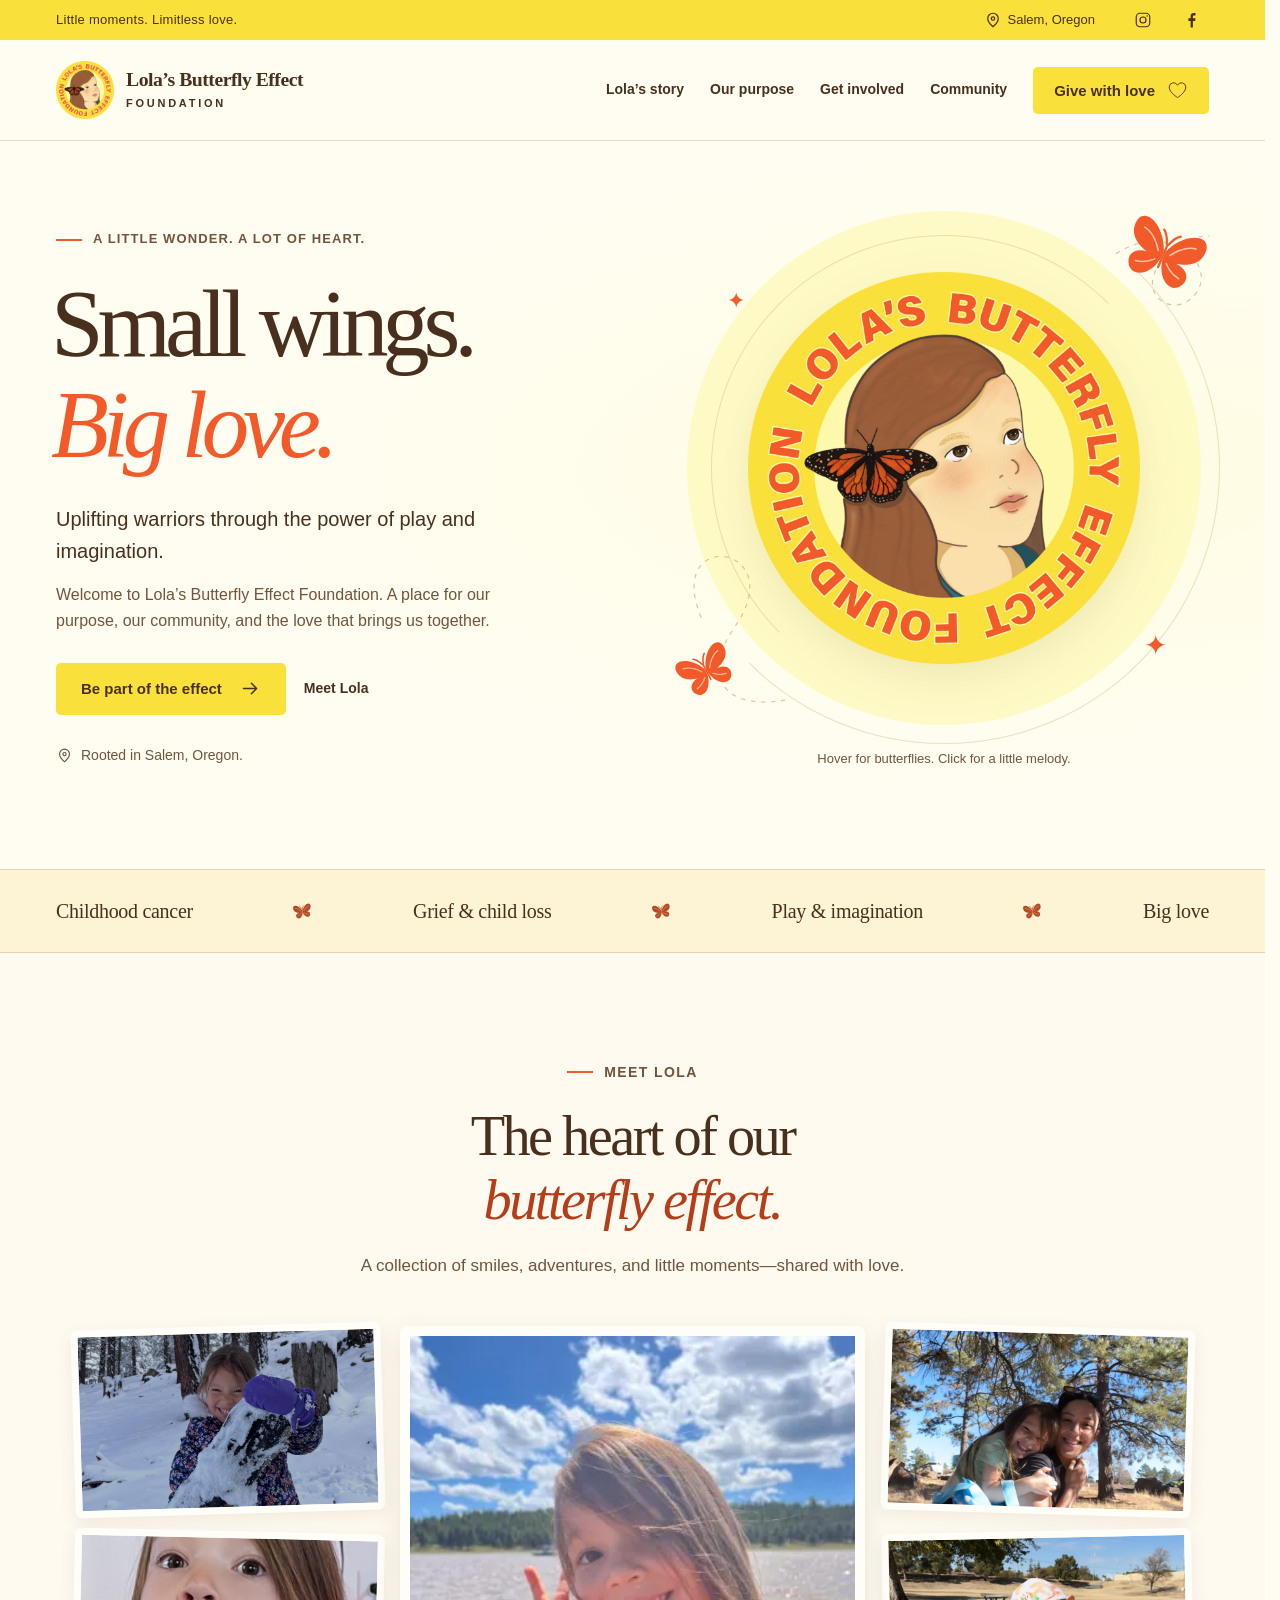
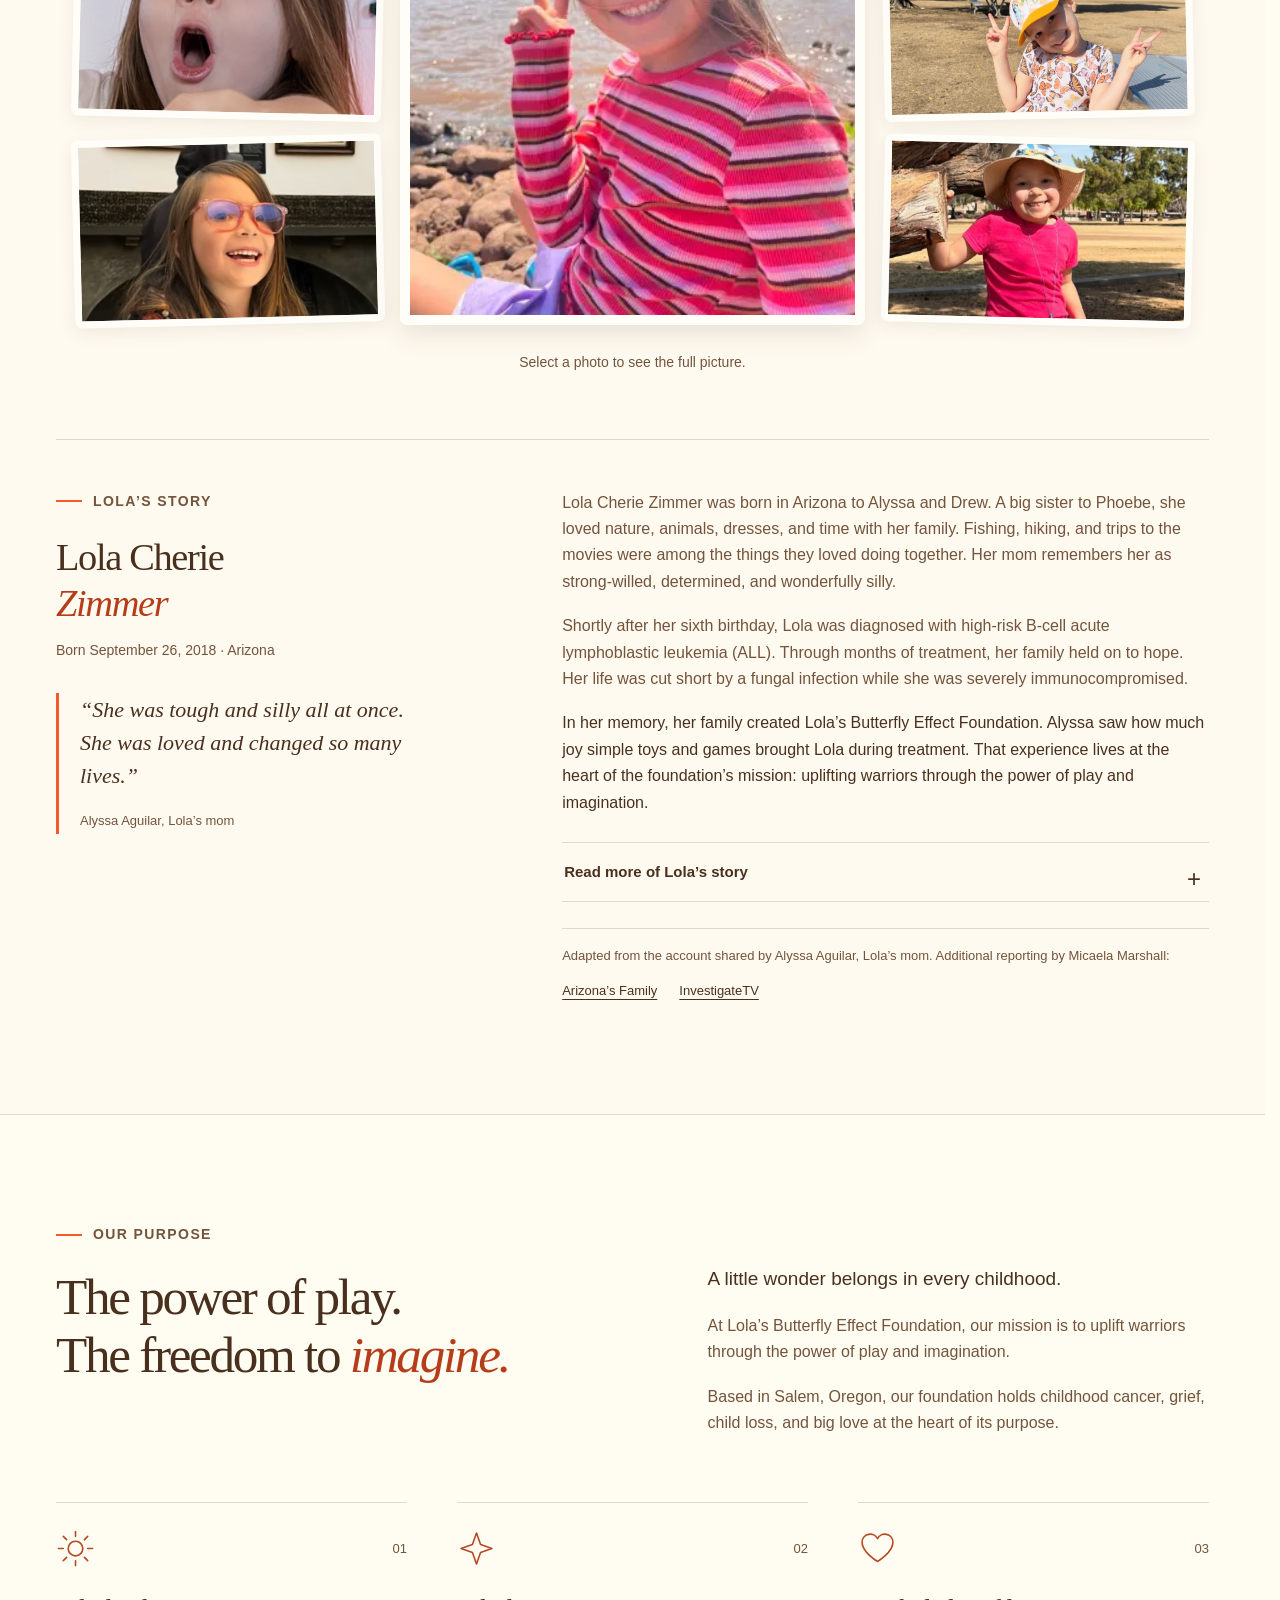
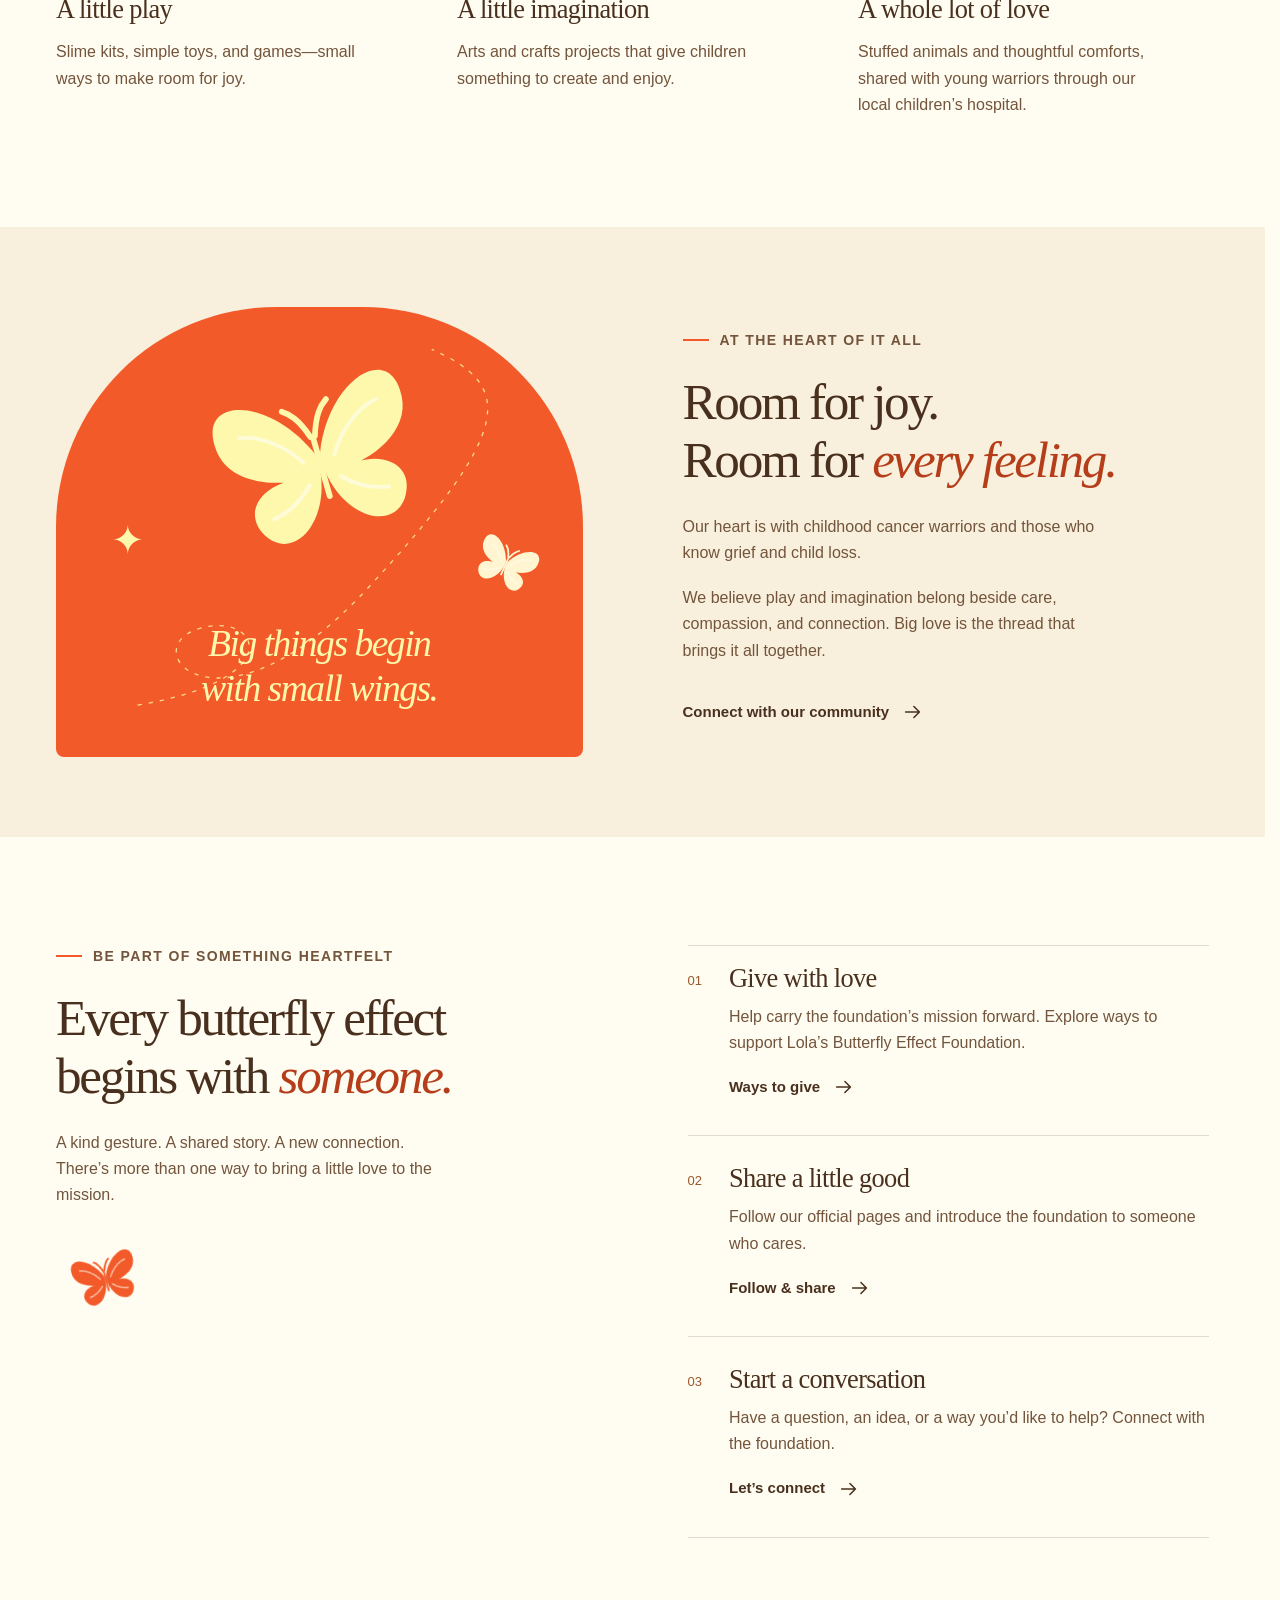
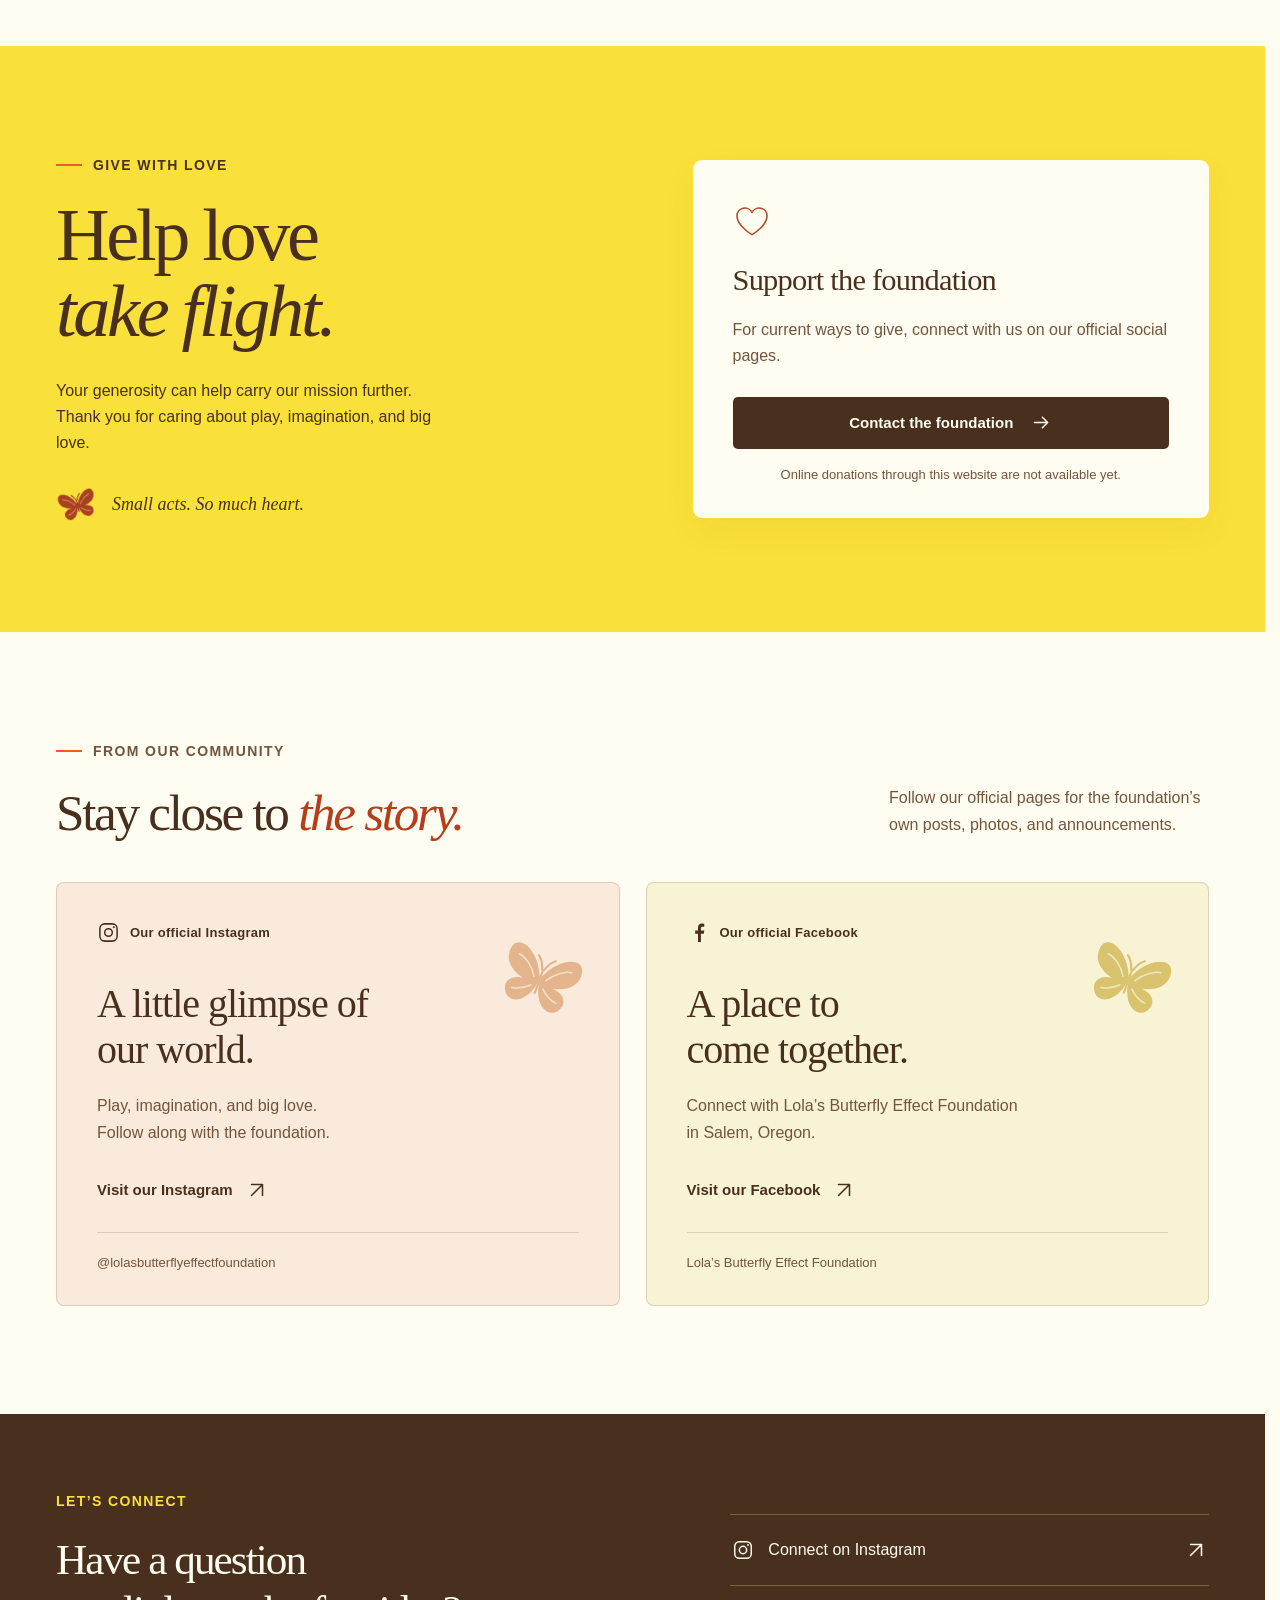
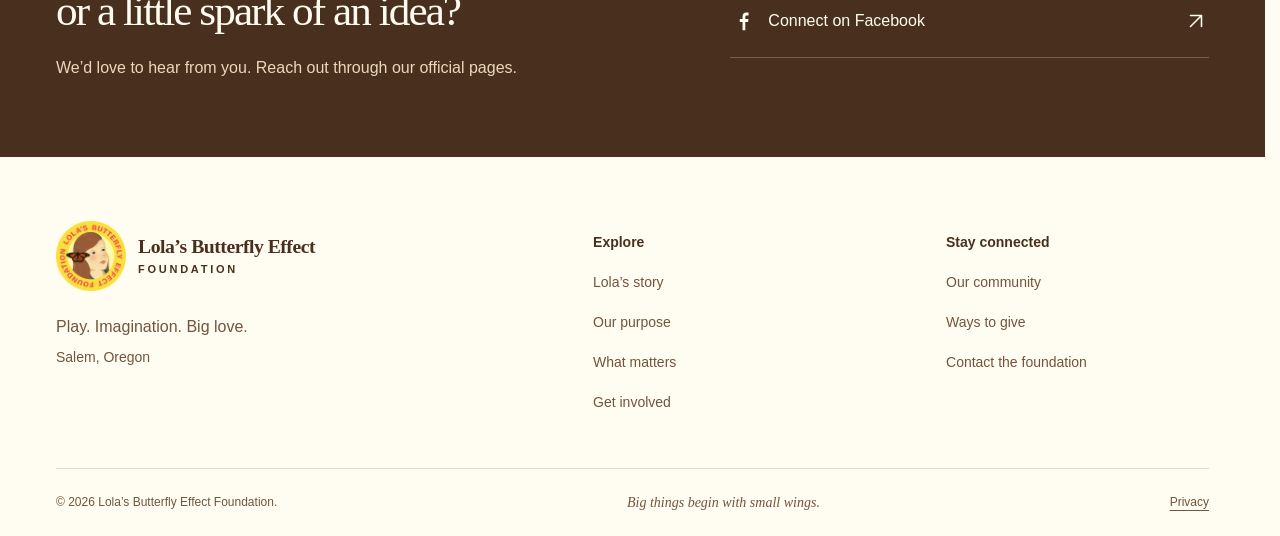
==== index.html @ f13bd312 "Add files via upload" ====
<!doctype html>
<html lang="en">
<head>
  <meta charset="utf-8">
  <meta name="viewport" content="width=device-width, initial-scale=1">
  <meta name="theme-color" content="#FAE03A">
  <meta name="description" content="Lola’s Butterfly Effect Foundation in Salem, Oregon. Uplifting warriors through the power of play and imagination, with childhood cancer, grief, child loss, and big love at heart.">
  <meta property="og:type" content="website">
  <meta property="og:title" content="Lola’s Butterfly Effect Foundation — Small wings. Big love.">
  <meta property="og:description" content="Uplifting warriors through the power of play and imagination. Discover our purpose, connect with our community, and be part of the butterfly effect.">
  <title>Lola’s Butterfly Effect Foundation | Small wings. Big love.</title>
  <link rel="icon" type="image/png" sizes="64x64" href="./assets/favicon.png">
  <link rel="apple-touch-icon" sizes="180x180" href="./assets/apple-touch-icon.png">
  <link rel="stylesheet" href="./butterflies.css?v=5-collage">
  <link rel="stylesheet" href="./styles.css?v=5-collage">
  <link rel="stylesheet" href="./gallery.css?v=5-collage">
  <script src="./site-config.js?v=5-collage" defer></script>
  <script src="./script.js?v=5-collage" defer></script>
  <script src="./butterflies.js?v=5-collage" defer></script>
  <script src="./gallery.js?v=5-collage" defer></script>
</head>
<body>
  <a class="skip-link" href="#main">Skip to content</a>
      <svg class="svg-definitions" xmlns="http://www.w3.org/2000/svg" aria-hidden="true" focusable="false">
      <defs>
        <symbol id="butterfly" viewBox="0 0 100 90">
          <path d="M49 43C37 13 6 4 8 29c1 15 19 23 35 23C23 47 10 59 19 72c9 12 27 1 30-21" fill="currentColor"/>
          <path d="M51 43C63 13 94 4 92 29c-1 15-19 23-35 23 20-5 33 7 24 20-9 12-27 1-30-21" fill="currentColor"/>
          <path d="M49 35c-3-9-6-12-9-14m11 14c3-9 6-12 9-14M50 36v26" fill="none" stroke="currentColor" stroke-width="2.5" stroke-linecap="round"/>
          <path d="M19 27c8 1 18 8 24 18M24 65c8-1 14-5 19-10M81 27c-8 1-18 8-24 18M76 65c-8-1-14-5-19-10" fill="none" stroke="var(--paper)" stroke-width="1.7" stroke-linecap="round" opacity=".65"/>
        </symbol>
      </defs>
    </svg>
  <svg class="svg-definitions" xmlns="http://www.w3.org/2000/svg" aria-hidden="true" focusable="false">
    <defs>
      <symbol id="arrow" viewBox="0 0 24 24"><path d="M4 12h15m-6-6 6 6-6 6" fill="none" stroke="currentColor" stroke-width="1.7" stroke-linecap="round" stroke-linejoin="round"/></symbol>
      <symbol id="arrow-up" viewBox="0 0 24 24"><path d="M6 18 18 6M6 6h12v12" fill="none" stroke="currentColor" stroke-width="1.7" stroke-linecap="round" stroke-linejoin="round"/></symbol>
      <symbol id="icon-heart" viewBox="0 0 48 48"><path d="M24 40S5 29 5 16a10 10 0 0 1 19-4 10 10 0 0 1 19 4c0 13-19 24-19 24Z" fill="none" stroke="currentColor" stroke-width="2" stroke-linejoin="round"/></symbol>
      <symbol id="sparkle" viewBox="0 0 48 48"><path d="m24 5 5 14 14 5-14 5-5 14-5-14-14-5 14-5Z" fill="none" stroke="currentColor" stroke-width="2" stroke-linejoin="round"/></symbol>
      <symbol id="sun" viewBox="0 0 48 48"><circle cx="24" cy="24" r="9" fill="none" stroke="currentColor" stroke-width="2"/><path d="M24 3v6m0 30v6M3 24h6m30 0h6M9 9l4 4m22 22 4 4M9 39l4-4m22-22 4-4" stroke="currentColor" stroke-width="2" stroke-linecap="round"/></symbol>
      <symbol id="instagram" viewBox="0 0 24 24"><rect x="3" y="3" width="18" height="18" rx="5" fill="none" stroke="currentColor" stroke-width="1.6"/><circle cx="12" cy="12" r="4" fill="none" stroke="currentColor" stroke-width="1.6"/><circle cx="17.5" cy="6.5" r="1" fill="currentColor"/></symbol>
      <symbol id="facebook" viewBox="0 0 24 24"><path d="M14.5 22v-8.8h3l.5-3.4h-3.5V7.6c0-1 .3-1.7 1.8-1.7H18V2.8a20 20 0 0 0-2.4-.2c-2.4 0-4.1 1.5-4.1 4.2v3h-3v3.4h3V22Z" fill="currentColor"/></symbol>
      <symbol id="pin" viewBox="0 0 24 24"><path d="M19 10c0 5-7 11-7 11S5 15 5 10a7 7 0 1 1 14 0Z" fill="none" stroke="currentColor" stroke-width="1.6"/><circle cx="12" cy="10" r="2.3" fill="none" stroke="currentColor" stroke-width="1.6"/></symbol>
      <symbol id="lock" viewBox="0 0 24 24"><rect x="5" y="10" width="14" height="11" rx="2" fill="none" stroke="currentColor" stroke-width="1.6"/><path d="M8 10V7a4 4 0 0 1 8 0v3m-4 5v2" fill="none" stroke="currentColor" stroke-width="1.6" stroke-linecap="round"/></symbol>
    </defs>
  </svg>

  <div class="utility-bar">
    <div class="container utility-inner">
      <p>Little moments. Limitless love.</p>
      <div class="utility-links">
        <span class="location"><svg aria-hidden="true"><use href="#pin"/></svg>Salem, Oregon</span>
        <a href="https://www.instagram.com/lolasbutterflyeffectfoundation/" target="_blank" rel="noopener noreferrer" aria-label="Lola’s foundation on Instagram (opens in a new tab)"><svg aria-hidden="true"><use href="#instagram"/></svg></a>
        <a href="https://www.facebook.com/p/Lolas-Butterfly-Effect-Foundation-61580059497479/" target="_blank" rel="noopener noreferrer" aria-label="Lola’s foundation on Facebook (opens in a new tab)"><svg aria-hidden="true"><use href="#facebook"/></svg></a>
      </div>
    </div>
  </div>
  <header class="site-header">
    <div class="container header-inner">
      <a class="wordmark" href="#home" aria-label="Lola’s Butterfly Effect Foundation home">
        <img src="./assets/logo.webp" alt="" width="60" height="60" class="header-logo">
        <span class="wordmark-type"><span class="wordmark-name">Lola’s Butterfly Effect</span><span class="wordmark-foundation">Foundation</span></span>
      </a>
      <button class="menu-button" id="menu-button" type="button" aria-label="Open navigation" aria-expanded="false" aria-controls="site-navigation" hidden><span></span><span></span><span></span></button>
      <nav class="site-navigation" id="site-navigation" aria-label="Main navigation">
        <a href="#lola">Lola’s story</a>
        <a href="#purpose">Our purpose</a>
        <a href="#get-involved">Get involved</a>
        <a href="#community">Community</a>
        <a class="button button-small" href="#give">Give with love<svg aria-hidden="true"><use href="#icon-heart"/></svg></a>
      </nav>
    </div>
  </header>

  <main id="main">
    <section class="hero-section" id="home" aria-labelledby="hero-title">
      <div class="container hero">
        <div class="hero-copy">
          <p class="eyebrow"><span></span>A little wonder. A lot of heart.</p>
          <h1 id="hero-title">Small wings.<em>Big love.</em></h1>
          <p class="hero-lead">Uplifting warriors through the power of play and imagination.</p>
          <p class="hero-description">Welcome to Lola’s Butterfly Effect Foundation. A place for our purpose, our community, and the love that brings us together.</p>
          <div class="hero-actions">
            <a class="button" href="#get-involved">Be part of the effect<svg aria-hidden="true"><use href="#arrow"/></svg></a>
            <a class="text-link" href="#lola">Meet Lola</a>
          </div>
          <p class="hero-location"><svg aria-hidden="true"><use href="#pin"/></svg>Rooted in Salem, Oregon.</p>
        </div>
                <div class="hero-art">
          <div class="sun-disc" aria-hidden="true"></div>
          <div class="orbit orbit-one" aria-hidden="true"></div>
          <div class="orbit orbit-two" aria-hidden="true"></div>
          <svg class="flight-path" viewBox="0 0 600 600" aria-hidden="true" focusable="false">
            <path d="M36 463C-5 364 135 383 73 473c-38 54-13 94 60 79M488 67c57-37 110 11 87 43-20 27-56 8-46-20 10-29 37-42 60-42"/>
          </svg>
          <svg class="floating-butterfly butterfly-one" aria-hidden="true" focusable="false"><use href="#butterfly"/></svg>
          <svg class="floating-butterfly butterfly-two" aria-hidden="true" focusable="false"><use href="#butterfly"/></svg>
          <span class="spark spark-one" aria-hidden="true">✦</span>
          <span class="spark spark-two" aria-hidden="true">✦</span>
          <button class="logo-button" id="logo-button" type="button" aria-label="Play Lola’s melody and butterfly animation" aria-describedby="logo-hint" disabled>
            <picture class="logo-picture">
              <source srcset="./assets/logo.webp" type="image/webp">
              <img class="foundation-logo" src="./assets/logo.png" alt="Lola’s Butterfly Effect Foundation logo: an illustrated girl with a monarch butterfly in her hair, surrounded by a yellow circle and orange lettering." width="1200" height="1200" fetchpriority="high" decoding="async" draggable="false">
            </picture>
          </button>
          <div class="butterfly-orbit-layer" id="butterfly-orbit-layer" aria-hidden="true"></div>
          <div class="celebration-layer" id="celebration-layer" aria-hidden="true"></div>
          <div class="logo-interaction" id="logo-interaction" hidden>
            <p class="logo-hint" id="logo-hint">
              <span class="hover-hint">Hover for butterflies. Click for a little melody.</span>
              <span class="touch-hint">Tap the logo for butterflies &amp; a little melody.</span>
            </p>
            <button class="sound-stop" id="sound-stop" type="button" hidden>
              <svg viewBox="0 0 24 24" aria-hidden="true" focusable="false"><rect x="6" y="6" width="12" height="12" rx="2" fill="currentColor"/></svg>
              Stop melody
            </button>
            <p class="melody-status visually-hidden" id="melody-status" role="status" aria-live="polite"></p>
            <p class="audio-help" id="audio-help" hidden>The melody couldn’t start. <a href="./assets/lolas-jingle.mp3">Open Lola’s melody</a>.</p>
          </div>
          <audio id="lola-melody" preload="none" src="./assets/lolas-jingle.mp3"></audio>
        </div>
      </div>
    </section>
    <noscript><p class="no-script-melody">Listen to Lola’s melody: <audio controls preload="none" src="./assets/lolas-jingle.mp3"></audio></p></noscript>

    <div class="values-ribbon" aria-label="The foundation’s focus">
      <div class="container ribbon-inner"><span>Childhood cancer</span><svg aria-hidden="true"><use href="#butterfly"/></svg><span>Grief &amp; child loss</span><svg aria-hidden="true"><use href="#butterfly"/></svg><span>Play &amp; imagination</span><svg aria-hidden="true"><use href="#butterfly"/></svg><span>Big love</span></div>
    </div>

    <section class="section lola-story-section" id="lola" aria-labelledby="lola-title">
      <div class="container">
        <div class="lola-heading"><p class="eyebrow"><span></span>Meet Lola</p><h2 id="lola-title">The heart of our<br><em>butterfly effect.</em></h2><p>A collection of smiles, adventures, and little moments—shared with love.</p></div>
        <div class="memory-collage" aria-label="Seven photographs of Lola">
          <a class="memory-photo memory-photo-featured" href="./assets/photos/lola-lakeside.webp" data-gallery-photo data-caption="Lola by the lake" aria-label="Open photo: Lola in her striped shirt by the lake"><img src="./assets/photos/lola-lakeside.webp" width="340" height="440" alt="Lola smiling beside a lake in a pink and red striped shirt, making a peace sign." loading="lazy" decoding="async"><span class="photo-open-icon" aria-hidden="true"><svg viewBox="0 0 24 24" fill="none" stroke="currentColor" stroke-width="1.7" stroke-linecap="round"><circle cx="10" cy="10" r="6.5"/><path d="m15 15 5 5M10 7v6m-3-3h6"/></svg></span></a>
          <a class="memory-photo memory-photo-snow" href="./assets/photos/lola-snow.png" data-gallery-photo data-caption="A snowy adventure" aria-label="Open photo: Lola in the snow"><img src="./assets/photos/lola-snow.png" width="844" height="843" alt="Lola smiling in a snowy forest, holding a snow-covered log with purple gloves." loading="lazy" decoding="async"><span class="photo-open-icon" aria-hidden="true"><svg viewBox="0 0 24 24" fill="none" stroke="currentColor" stroke-width="1.7" stroke-linecap="round"><circle cx="10" cy="10" r="6.5"/><path d="m15 15 5 5M10 7v6m-3-3h6"/></svg></span></a>
          <a class="memory-photo memory-photo-present" href="./assets/photos/lola-present.png" data-gallery-photo data-caption="A little surprise" aria-label="Open photo: Lola opening a present"><img src="./assets/photos/lola-present.png" width="306" height="741" alt="Lola with a surprised expression while opening a brightly wrapped present." loading="lazy" decoding="async"><span class="photo-open-icon" aria-hidden="true"><svg viewBox="0 0 24 24" fill="none" stroke="currentColor" stroke-width="1.7" stroke-linecap="round"><circle cx="10" cy="10" r="6.5"/><path d="m15 15 5 5M10 7v6m-3-3h6"/></svg></span></a>
          <a class="memory-photo memory-photo-glasses" href="./assets/photos/lola-glasses.png" data-gallery-photo data-caption="A smile behind pink glasses" aria-label="Open photo: Lola wearing pink glasses"><img src="./assets/photos/lola-glasses.png" width="324" height="318" alt="Lola smiling while wearing pink-framed glasses indoors." loading="lazy" decoding="async"><span class="photo-open-icon" aria-hidden="true"><svg viewBox="0 0 24 24" fill="none" stroke="currentColor" stroke-width="1.7" stroke-linecap="round"><circle cx="10" cy="10" r="6.5"/><path d="m15 15 5 5M10 7v6m-3-3h6"/></svg></span></a>
          <a class="memory-photo memory-photo-shared" href="./assets/photos/lola-shared-smile.png" data-gallery-photo data-caption="A shared smile beneath the trees" aria-label="Open photo: Lola sharing a smile beneath the trees"><img src="./assets/photos/lola-shared-smile.png" width="838" height="741" alt="Lola embracing an adult beneath pine trees, both smiling." loading="lazy" decoding="async"><span class="photo-open-icon" aria-hidden="true"><svg viewBox="0 0 24 24" fill="none" stroke="currentColor" stroke-width="1.7" stroke-linecap="round"><circle cx="10" cy="10" r="6.5"/><path d="m15 15 5 5M10 7v6m-3-3h6"/></svg></span></a>
          <a class="memory-photo memory-photo-butterflies" href="./assets/photos/lola-butterflies.png" data-gallery-photo data-caption="Butterflies and peace signs" aria-label="Open photo: Lola in her butterfly dress"><img src="./assets/photos/lola-butterflies.png" width="785" height="671" alt="Lola in a butterfly-print dress and yellow-brimmed cap, making two peace signs in a park." loading="lazy" decoding="async"><span class="photo-open-icon" aria-hidden="true"><svg viewBox="0 0 24 24" fill="none" stroke="currentColor" stroke-width="1.7" stroke-linecap="round"><circle cx="10" cy="10" r="6.5"/><path d="m15 15 5 5M10 7v6m-3-3h6"/></svg></span></a>
          <a class="memory-photo memory-photo-rainbow" href="./assets/photos/lola-rainbow.png" data-gallery-photo data-caption="A colorful day outdoors" aria-label="Open photo: Lola sitting on a fallen tree"><img src="./assets/photos/lola-rainbow.png" width="465" height="527" alt="Lola in a sunhat, pink shirt, and rainbow-striped leggings, sitting on a fallen tree." loading="lazy" decoding="async"><span class="photo-open-icon" aria-hidden="true"><svg viewBox="0 0 24 24" fill="none" stroke="currentColor" stroke-width="1.7" stroke-linecap="round"><circle cx="10" cy="10" r="6.5"/><path d="m15 15 5 5M10 7v6m-3-3h6"/></svg></span></a>
        </div>
        <p class="collage-note">Select a photo to see the full picture.</p>
        <div class="lola-story-copy">
          <div><p class="eyebrow"><span></span>Lola’s story</p><h3>Lola Cherie<br><em>Zimmer</em></h3><p class="lola-life">Born September 26, 2018 · Arizona</p><blockquote class="lola-family-quote"><p>“She was tough and silly all at once. She was loved and changed so many lives.”</p><cite>Alyssa Aguilar, Lola’s mom</cite></blockquote></div>
          <div class="lola-story-text">
            <p>Lola Cherie Zimmer was born in Arizona to Alyssa and Drew. A big sister to Phoebe, she loved nature, animals, dresses, and time with her family. Fishing, hiking, and trips to the movies were among the things they loved doing together. Her mom remembers her as strong-willed, determined, and wonderfully silly.</p>
            <p>Shortly after her sixth birthday, Lola was diagnosed with high-risk B-cell acute lymphoblastic leukemia (ALL). Through months of treatment, her family held on to hope. Her life was cut short by a fungal infection while she was severely immunocompromised.</p>
            <p>In her memory, her family created Lola’s Butterfly Effect Foundation. Alyssa saw how much joy simple toys and games brought Lola during treatment. That experience lives at the heart of the foundation’s mission: uplifting warriors through the power of play and imagination.</p>
            <details class="lola-full-story"><summary>Read more of Lola’s story</summary><div class="lola-full-story-body">
              <p>In the days before her diagnosis, Lola’s family noticed changes: unusual tiredness, less interest in her favorite activities, headaches, and a nosebleed that lasted too long. On Halloween night, as they prepared to go trick-or-treating, Lola became distressed and fell to the floor. Her parents took her to the emergency room, where they learned she had leukemia. She was airlifted to Phoenix Children’s Hospital.</p>
              <p>The months that followed brought chemotherapy, hospital stays, infections, procedures, and difficult days. Alyssa remembers Lola remaining optimistic and smiling. When Lola did not reach remission after induction, the first phase of chemotherapy, her family remained hopeful that the next phase, consolidation, would bring different news.</p>
              <p>After an admission that included a week in isolation, Lola returned home. She had completed her final chemotherapy treatment of the consolidation phase and was due for another bone marrow test. Less than 24 hours after discharge, her family was back at the hospital.</p>
              <p>Alyssa describes a rapidly progressing fungal infection that sent Lola into septic shock. Her family witnessed resuscitation efforts and watched their daughter fight for her life. Lola needed life support, and her parents were eventually told she would not survive.</p>
              <p>Through their grief, the family created a foundation in Lola’s memory. Its projects include slime kits, arts and crafts, and stuffed animals donated to a local children’s hospital—small opportunities for play, imagination, and comfort, inspired by what had brought Lola joy.</p>
              <p>In Alyssa’s words: “She was our first born daughter, she made me a mother and I miss her everyday.”</p>
            </div></details>
            <div class="story-sources"><p>Adapted from the account shared by Alyssa Aguilar, Lola’s mom. Additional reporting by Micaela Marshall:</p><div class="story-source-links"><a href="https://www.azfamily.com/2025/03/13/flagstaff-family-loses-daughter-battling-cancer-fungal-infection/" target="_blank" rel="noopener noreferrer">Arizona’s Family<span class="visually-hidden"> (opens in a new tab)</span></a><a href="https://www.investigatetv.com/2025/10/08/young-girl-battling-leukemia-dies-due-fungal-infection-while-immunocompromised/" target="_blank" rel="noopener noreferrer">InvestigateTV<span class="visually-hidden"> (opens in a new tab)</span></a></div></div>
          </div>
        </div>
      </div>
    </section>

    <section class="section purpose-section" id="purpose" aria-labelledby="purpose-title">
      <div class="container">
        <div class="section-intro">
          <div><p class="eyebrow"><span></span>Our purpose</p><h2 id="purpose-title">The power of play.<br>The freedom to <em>imagine.</em></h2></div>
          <div class="intro-copy"><p class="lead">A little wonder belongs in every childhood.</p><p>At Lola’s Butterfly Effect Foundation, our mission is to uplift warriors through the power of play and imagination.</p><p>Based in Salem, Oregon, our foundation holds childhood cancer, grief, child loss, and big love at the heart of its purpose.</p></div>
        </div>
        <div class="purpose-pillars">
          <article class="pillar"><div class="pillar-top"><svg aria-hidden="true"><use href="#sun"/></svg><span>01</span></div><h3>A little play</h3><p>Slime kits, simple toys, and games—small ways to make room for joy.</p></article>
          <article class="pillar"><div class="pillar-top"><svg aria-hidden="true"><use href="#sparkle"/></svg><span>02</span></div><h3>A little imagination</h3><p>Arts and crafts projects that give children something to create and enjoy.</p></article>
          <article class="pillar"><div class="pillar-top"><svg aria-hidden="true"><use href="#icon-heart"/></svg><span>03</span></div><h3>A whole lot of love</h3><p>Stuffed animals and thoughtful comforts, shared with young warriors through our local children’s hospital.</p></article>
        </div>
      </div>
    </section>

    <section class="heart-section" id="heart" aria-labelledby="heart-title">
      <div class="container heart-grid">
        <div class="heart-art" aria-hidden="true">
          <svg class="heart-trail" viewBox="0 0 500 520"><path d="M40 460c180-30 140-110 70-88-75 24 25 138 196-47S475 91 380 49" fill="none" stroke="currentColor" stroke-width="1.5" stroke-dasharray="5 8"/></svg>
          <svg class="heart-butterfly large"><use href="#butterfly"/></svg><svg class="heart-butterfly small"><use href="#butterfly"/></svg>
          <span class="heart-star">✦</span>
          <p>Big things begin<br>with small wings.</p>
        </div>
        <div class="heart-copy"><p class="eyebrow"><span></span>At the heart of it all</p><h2 id="heart-title">Room for joy.<br>Room for <em>every feeling.</em></h2><p>Our heart is with childhood cancer warriors and those who know grief and child loss.</p><p>We believe play and imagination belong beside care, compassion, and connection. Big love is the thread that brings it all together.</p><a class="text-link" href="#community">Connect with our community<svg aria-hidden="true"><use href="#arrow"/></svg></a></div>
      </div>
    </section>

    <section class="section involvement-section" id="get-involved" aria-labelledby="involvement-title">
      <div class="container involvement-grid">
        <div class="involvement-intro"><p class="eyebrow"><span></span>Be part of something heartfelt</p><h2 id="involvement-title">Every butterfly effect<br>begins with <em>someone.</em></h2><p>A kind gesture. A shared story. A new connection. There’s more than one way to bring a little love to the mission.</p><svg class="involvement-butterfly" aria-hidden="true"><use href="#butterfly"/></svg></div>
        <div class="involvement-list">
          <article class="involvement-item"><span class="item-number">01</span><div><h3>Give with love</h3><p>Help carry the foundation’s mission forward. Explore ways to support Lola’s Butterfly Effect Foundation.</p><a class="text-link" href="#give">Ways to give<svg aria-hidden="true"><use href="#arrow"/></svg></a></div></article>
          <article class="involvement-item"><span class="item-number">02</span><div><h3>Share a little good</h3><p>Follow our official pages and introduce the foundation to someone who cares.</p><a class="text-link" href="#community">Follow &amp; share<svg aria-hidden="true"><use href="#arrow"/></svg></a></div></article>
          <article class="involvement-item"><span class="item-number">03</span><div><h3>Start a conversation</h3><p>Have a question, an idea, or a way you’d like to help? Connect with the foundation.</p><a class="text-link" href="#connect">Let’s connect<svg aria-hidden="true"><use href="#arrow"/></svg></a></div></article>
        </div>
      </div>
    </section>

    <section class="giving-section section" id="give" aria-labelledby="giving-title">
      <div class="container giving-grid">
        <div class="giving-copy"><p class="eyebrow"><span></span>Give with love</p><h2 id="giving-title">Help love<br><em>take flight.</em></h2><p>Your generosity can help carry our mission further. Thank you for caring about play, imagination, and big love.</p><div class="giving-signoff"><svg aria-hidden="true"><use href="#butterfly"/></svg><span>Small acts. So much heart.</span></div></div>
        <div class="donation-card">
          <svg class="donation-heart" aria-hidden="true"><use href="#icon-heart"/></svg>
          <h3>Support the foundation</h3>
          <div id="donation-unavailable"><p>For current ways to give, connect with us on our official social pages.</p><a class="button button-dark" href="#connect">Contact the foundation<svg aria-hidden="true"><use href="#arrow"/></svg></a><p class="small-note">Online donations through this website are not available yet.</p></div>
          <div id="donation-controls" hidden>
            <fieldset class="frequency-choices" id="frequency-choices" hidden><legend class="visually-hidden">Giving frequency</legend><label><input id="frequency-once" type="radio" name="frequency" value="once" checked><span>One-time</span></label><label><input id="frequency-monthly" type="radio" name="frequency" value="monthly"><span>Monthly</span></label></fieldset>
            <fieldset class="amount-fieldset" id="one-time-choices"><legend>Choose your one-time gift</legend><div class="amount-options"><label class="amount-choice"><input type="radio" name="gift-amount" value="2500"><span>$25</span></label><label class="amount-choice"><input type="radio" name="gift-amount" value="5000" checked><span>$50</span></label><label class="amount-choice"><input type="radio" name="gift-amount" value="10000"><span>$100</span></label><label class="amount-choice"><input type="radio" name="gift-amount" value="other"><span>Other</span></label></div></fieldset>
            <fieldset class="amount-fieldset" id="monthly-choices" hidden><legend>Choose your monthly gift</legend><div class="amount-options monthly-options" id="monthly-options"></div></fieldset>
            <p id="donation-selection-status" class="selection-status" role="status" aria-live="polite"></p>
            <a class="button button-dark checkout-button" id="donation-checkout" href="#give">Continue to Stripe<svg aria-hidden="true"><use href="#arrow"/></svg></a>
            <p class="checkout-note" id="checkout-note"></p>
            <p class="secure-note"><svg aria-hidden="true"><use href="#lock"/></svg>Payment details are entered on Stripe.</p>
          </div>
        </div>
      </div>
    </section>

    <section class="section community-section" id="community" aria-labelledby="community-title">
      <div class="container">
        <div class="community-heading"><div><p class="eyebrow"><span></span>From our community</p><h2 id="community-title">Stay close to <em>the story.</em></h2></div><p>Follow our official pages for the foundation’s own posts, photos, and announcements.</p></div>
        <div class="social-cards">
          <article class="social-card instagram-card"><div class="social-card-top"><svg class="platform-icon" aria-hidden="true"><use href="#instagram"/></svg><span>Our official Instagram</span><svg class="social-butterfly" aria-hidden="true"><use href="#butterfly"/></svg></div><h3>A little glimpse of<br>our world.</h3><p>Play, imagination, and big love.<br>Follow along with the foundation.</p><a class="text-link" href="https://www.instagram.com/lolasbutterflyeffectfoundation/" target="_blank" rel="noopener noreferrer">Visit our Instagram<svg aria-hidden="true"><use href="#arrow-up"/></svg><span class="visually-hidden">(opens in a new tab)</span></a><span class="social-handle">@lolasbutterflyeffectfoundation</span></article>
          <article class="social-card facebook-card"><div class="social-card-top"><svg class="platform-icon" aria-hidden="true"><use href="#facebook"/></svg><span>Our official Facebook</span><svg class="social-butterfly" aria-hidden="true"><use href="#butterfly"/></svg></div><h3>A place to<br>come together.</h3><p>Connect with Lola’s Butterfly Effect Foundation<br>in Salem, Oregon.</p><a class="text-link" href="https://www.facebook.com/p/Lolas-Butterfly-Effect-Foundation-61580059497479/" target="_blank" rel="noopener noreferrer">Visit our Facebook<svg aria-hidden="true"><use href="#arrow-up"/></svg><span class="visually-hidden">(opens in a new tab)</span></a><span class="social-handle">Lola’s Butterfly Effect Foundation</span></article>
        </div>
      </div>
    </section>

    <section class="connect-section" id="connect" aria-labelledby="connect-title"><div class="container connect-inner"><div><p class="eyebrow">Let’s connect</p><h2 id="connect-title">Have a question<br>or a little spark of an idea?</h2><p>We’d love to hear from you. Reach out through our official pages.</p></div><div class="connect-links"><a href="https://www.instagram.com/lolasbutterflyeffectfoundation/" target="_blank" rel="noopener noreferrer"><svg aria-hidden="true"><use href="#instagram"/></svg><span>Connect on Instagram</span><svg aria-hidden="true"><use href="#arrow-up"/></svg><span class="visually-hidden">(opens in a new tab)</span></a><a href="https://www.facebook.com/p/Lolas-Butterfly-Effect-Foundation-61580059497479/" target="_blank" rel="noopener noreferrer"><svg aria-hidden="true"><use href="#facebook"/></svg><span>Connect on Facebook</span><svg aria-hidden="true"><use href="#arrow-up"/></svg><span class="visually-hidden">(opens in a new tab)</span></a><a id="contact-email" href="#connect" hidden><span></span><svg aria-hidden="true"><use href="#arrow-up"/></svg></a></div></div></section>
  </main>

  <footer class="site-footer"><div class="container"><div class="footer-main"><div class="footer-brand"><a class="wordmark" href="#home"><img src="./assets/logo.webp" width="72" height="72" alt="Lola’s Butterfly Effect Foundation"><span class="wordmark-type"><span class="wordmark-name">Lola’s Butterfly Effect</span><span class="wordmark-foundation">Foundation</span></span></a><p>Play. Imagination. Big love.</p><p class="footer-location">Salem, Oregon</p></div><nav class="footer-links" aria-label="Explore the foundation"><span>Explore</span><a href="#lola">Lola’s story</a><a href="#purpose">Our purpose</a><a href="#heart">What matters</a><a href="#get-involved">Get involved</a></nav><nav class="footer-links" aria-label="Stay connected"><span>Stay connected</span><a href="#community">Our community</a><a href="#give">Ways to give</a><a href="#connect">Contact the foundation</a></nav></div><div class="footer-bottom"><p>© <span data-current-year>2026</span> Lola’s Butterfly Effect Foundation.</p><p class="footer-signoff">Big things begin with small wings.</p><a href="./privacy.html">Privacy</a></div></div></footer>
    <dialog class="gallery-dialog" id="lola-gallery-dialog" aria-labelledby="gallery-title">
    <header class="gallery-dialog-header"><h2 class="gallery-dialog-title" id="gallery-title">Moments with Lola</h2><button class="gallery-close" id="gallery-close" type="button" aria-label="Close photos" autofocus><span>Close</span><svg viewBox="0 0 24 24" aria-hidden="true"><path d="m6 6 12 12M18 6 6 18" fill="none" stroke="currentColor" stroke-width="1.7" stroke-linecap="round"/></svg></button></header>
    <figure class="gallery-figure"><div class="gallery-image-wrap"><img id="gallery-image" src="./assets/photos/lola-lakeside.webp" alt="Lola smiling by the lake in her striped shirt." decoding="async"></div><figcaption class="gallery-caption" id="gallery-caption">Lola by the lake</figcaption></figure>
    <footer class="gallery-dialog-footer"><p class="gallery-count" id="gallery-count">1 of 7</p><div class="gallery-paging"><button id="gallery-previous" type="button" aria-label="Previous photo">Previous</button><button id="gallery-next" type="button" aria-label="Next photo">Next</button></div></footer>
    <p class="visually-hidden" id="gallery-status" role="status" aria-live="polite" aria-atomic="true"></p>
  </dialog>

    <template id="flutter-butterfly-template">
      <svg class="flutter-butterfly" viewBox="0 0 100 90" aria-hidden="true" focusable="false">
        <g class="flutter-wing flutter-wing-left">
          <path d="M49 43C37 13 6 4 8 29c1 15 19 23 35 23C23 47 10 59 19 72c9 12 27 1 30-21" fill="var(--wing-color, #f35a29)" stroke="#704021" stroke-width="2.8" stroke-linejoin="round"/>
          <path d="M15 28c9 2 21 10 28 17M22 65c9-1 16-6 22-11M27 21l16 24" fill="none" stroke="#704021" stroke-width="1.6" stroke-linecap="round"/>
          <g fill="#fff8bd"><circle cx="14" cy="25" r="2"/><circle cx="18" cy="36" r="1.8"/><circle cx="26" cy="44" r="1.6"/><circle cx="22" cy="66" r="1.8"/><circle cx="29" cy="70" r="1.5"/></g>
        </g>
        <g class="flutter-wing flutter-wing-right">
          <path d="M51 43C63 13 94 4 92 29c-1 15-19 23-35 23 20-5 33 7 24 20-9 12-27 1-30-21" fill="var(--wing-color, #f35a29)" stroke="#704021" stroke-width="2.8" stroke-linejoin="round"/>
          <path d="M85 28c-9 2-21 10-28 17M78 65c-9-1-16-6-22-11M73 21L57 45" fill="none" stroke="#704021" stroke-width="1.6" stroke-linecap="round"/>
          <g fill="#fff8bd"><circle cx="86" cy="25" r="2"/><circle cx="82" cy="36" r="1.8"/><circle cx="74" cy="44" r="1.6"/><circle cx="78" cy="66" r="1.8"/><circle cx="71" cy="70" r="1.5"/></g>
        </g>
        <path d="M48 36c-2-9-5-12-9-15m13 15c2-9 5-12 9-15" fill="none" stroke="#704021" stroke-width="2.2" stroke-linecap="round"/>
        <ellipse cx="50" cy="49" rx="3" ry="15" fill="#704021"/>
        <circle cx="50" cy="34" r="3.5" fill="#704021"/>
      </svg>
    </template>
</body>
</html>
---- butterflies.css ----
/* Original logo, hover flight, and replayable melody interaction. */
.hero-art { position: relative; width: 100%; max-width: 540px; aspect-ratio: 1; isolation: isolate; margin-bottom: 100px; justify-self: end; }
.sun-disc {
  position: absolute;
  inset: 1.5%;
  border-radius: 50%;
  background: var(--pale-yellow);
  opacity: .58;
  z-index: -2;
}
.orbit { position: absolute; border: 1px solid #b48a3b40; border-radius: 50%; z-index: -1; }
.orbit-one { inset: 6%; border-right-color: transparent; border-bottom-color: transparent; }
.orbit-two { inset: -2%; border-color: transparent #b48a3b40 #b48a3b40 transparent; }
.logo-button {
  display: block;
  position: absolute;
  inset: 13%;
  padding: 0;
  border: 0;
  border-radius: 50%;
  background: transparent;
  cursor: pointer;
  touch-action: manipulation;
  -webkit-tap-highlight-color: transparent;
  z-index: 1;
}
.logo-button:disabled { cursor: default; }
.logo-button:focus-visible { outline: 3px solid var(--ink); outline-offset: 9px; }
.logo-picture { display: block; width: 100%; pointer-events: none; user-select: none; }
.foundation-logo { display: block; width: 100%; height: auto; filter: drop-shadow(0 15px 20px #65431d19); }
.floating-butterfly { position: absolute; color: var(--orange); }
.butterfly-one { width: 17%; height: 17%; top: 1%; right: 0; transform: rotate(23deg); }
.butterfly-two { width: 12%; height: 12%; bottom: 6%; left: -1%; transform: rotate(-28deg); }
.flight-path { position: absolute; inset: -2%; width: 104%; height: 104%; fill: none; stroke: #c16b3b70; stroke-width: 1.2; stroke-dasharray: 4 7; stroke-linecap: round; }
.spark { position: absolute; color: var(--orange); }
.spark-one { top: 15%; left: 9%; font-size: 1.375rem; }
.spark-two { bottom: 12%; right: 8%; font-size: 1.75rem; }
.sun-disc, .orbit, .flight-path, .floating-butterfly, .spark { pointer-events: none; }
.butterfly-orbit-layer, .celebration-layer { position: absolute; inset: 0; pointer-events: none; z-index: 3; }
.butterfly-orbit-layer { opacity: 0; transition: opacity .24s ease; }
.hero-art.is-fluttering .butterfly-orbit-layer { opacity: 1; }
.orbiting-butterfly, .celebration-butterfly {
  position: absolute;
  left: 50%;
  top: 50%;
  width: clamp(25px, 4vw, 47px);
  aspect-ratio: 100 / 90;
  margin-left: calc(clamp(25px, 4vw, 47px) / -2);
  margin-top: calc(clamp(25px, 4vw, 47px) * -.45);
  will-change: transform;
}
.flutter-butterfly { display: block; width: 100%; height: 100%; overflow: visible; filter: drop-shadow(0 3px 3px #7040211a); }
.flutter-wing { transform-box: view-box; transform-origin: 50px 45px; animation: wing-beat .26s ease-in-out infinite alternate; animation-play-state: paused; }
.is-fluttering .flutter-wing, .celebration-butterfly .flutter-wing { animation-play-state: running; }
.flutter-wing-right { animation-delay: -.02s; }
.celebration-sparkle { position: absolute; left: 50%; top: 50%; color: var(--orange); width: 24px; height: 24px; margin: -12px; font-size: 22px; line-height: 24px; text-align: center; }
.celebration-ripple { position: absolute; inset: 12%; border: 2px solid var(--orange); border-radius: 50%; opacity: 0; }
.logo-interaction { position: absolute; top: calc(100% + 16px); left: -2%; right: -2%; min-height: 30px; text-align: center; z-index: 4; }
.logo-hint { margin: 0; color: var(--body-ink); font-size: .875rem; line-height: 1.6; }
.touch-hint { display: none; }
.sound-stop {
  display: inline-flex;
  justify-content: center;
  align-items: center;
  gap: 6px;
  margin-top: 8px;
  padding: 7px 15px;
  min-height: 44px;
  border: 1px solid #9b5f3a55;
  border-radius: 999px;
  background: var(--paper);
  color: var(--ink);
  font: inherit;
  font-size: .875rem;
  cursor: pointer;
}
.sound-stop:hover { background: var(--pale-yellow); }
.sound-stop:focus-visible, .audio-help a:focus-visible { outline: 2px solid var(--ink); outline-offset: 4px; }
.sound-stop svg { width: 17px; height: 17px; }
[hidden] { display: none !important; }
.visually-hidden { position: absolute; width: 1px; height: 1px; margin: -1px; padding: 0; overflow: hidden; clip: rect(0,0,0,0); clip-path: inset(50%); white-space: nowrap; border: 0; }
.audio-help { margin: 8px 0 0; font-size: .875rem; color: var(--body-ink); }
.audio-help a { color: var(--ink); text-underline-offset: 3px; }
.no-script-melody { text-align: center; font-size: .875rem; }
.no-script-melody audio { display: block; max-width: 100%; margin: 10px auto; }
@keyframes wing-beat { from { transform: scaleX(1); } to { transform: scaleX(.3); } }
@media (prefers-reduced-motion: no-preference) {
  .hero-copy { animation: arrive .8s ease-out both; }
  .hero-art { animation: arrive 1s .1s ease-out both; }
  .is-fluttering .butterfly-one { animation: flutter 3.6s ease-in-out infinite; }
  .is-fluttering .butterfly-two { animation: flutter-small 3.2s ease-in-out infinite; }
  .foundation-logo { transition: filter .25s ease; }
  .logo-button:hover .foundation-logo { filter: drop-shadow(0 15px 22px #9b5f3a30); }
  @keyframes arrive { from { opacity: 0; translate: 0 12px; } to { opacity: 1; translate: 0 0; } }
  @keyframes flutter { 0%, 100% { transform: translateY(0) rotate(23deg); } 50% { transform: translateY(-10px) rotate(15deg); } }
  @keyframes flutter-small { 0%, 100% { transform: translateY(0) rotate(-28deg); } 50% { transform: translateY(-8px) rotate(-18deg); } }
}

@media (prefers-reduced-motion: reduce) {
  .butterfly-orbit-layer { display: none; }
  .flutter-wing { animation: none; }
}

@media (hover: none) {
  .hover-hint { display: none; }
  .touch-hint { display: inline; }
}
---- styles.css ----
/* Lola’s original colors, paired with warm paper and a quiet editorial rhythm. */
:root { color-scheme: light; --yellow:#fae03a; --orange:#f35a29; --pale-yellow:#fdf8ab; --paper:#fffdf1; --ink:#49301e; --body-ink:#73543c; --line:#49301e29; --serif:Georgia,"Times New Roman",serif; --sans:"Avenir Next",Avenir,"Segoe UI",Arial,sans-serif; }
*,*::before,*::after { box-sizing:border-box; }
html { min-width:280px; scroll-padding-top:115px; }
body { margin:0; background:var(--paper); color:var(--ink); font-family:var(--sans); font-size:16px; line-height:1.65; -webkit-font-smoothing:antialiased; }
::selection { background:var(--yellow); color:var(--ink); }
a { color:inherit; text-underline-offset:4px; }
button,input { font:inherit; }
button,a { -webkit-tap-highlight-color:transparent; }
button { color:inherit; }
img { max-width:100%; }
svg { display:block; flex-shrink:0; }
:focus-visible { outline:3px solid #a94722; outline-offset:5px; }
[hidden] { display:none!important; }
.svg-definitions { position:absolute; width:0; height:0; overflow:hidden; }
.container { width:min(100% - 112px,1248px); margin-inline:auto; }
.section { padding-block:108px; }
.skip-link { position:fixed; left:16px; top:10px; z-index:100; background:var(--ink); color:var(--paper); padding:12px 20px; transform:translateY(-150%); border-radius:6px; }
.skip-link:focus { transform:translateY(0); }
h1,h2,h3,p { margin-top:0; }
h1,h2,h3 { font-family:var(--serif); font-weight:400; }
h2 { font-size:clamp(2.6rem,4vw,3.75rem); line-height:1.13; letter-spacing:-.045em; margin-bottom:25px; }
h2 em { font-weight:400; color:#b53d19; }
h3 { font-size:1.75rem; line-height:1.25; letter-spacing:-.025em; margin-bottom:13px; }
p { margin-bottom:18px; }
.eyebrow { display:flex; gap:11px; align-items:center; margin:0 0 22px; text-transform:uppercase; font-size:.875rem; line-height:1.6; letter-spacing:.1em; font-weight:650; color:var(--body-ink); }
.eyebrow>span { width:26px; height:2px; background:var(--orange); flex-shrink:0; }
.button { display:inline-flex; align-items:center; justify-content:center; gap:18px; min-height:52px; padding:14px 24px; border:1px solid transparent; border-radius:5px; background:var(--yellow); color:var(--ink); font-size:.9375rem; font-weight:650; line-height:1.4; text-decoration:none; transition:background .2s,transform .2s; }
.button:hover { background:#f0d328; transform:translateY(-2px); }
.button svg { width:21px; height:21px; }
.button-small { min-height:46px; padding:12px 20px; gap:12px; }
.button-dark { background:var(--ink); color:var(--paper); }
.button-dark:hover { background:#64432b; }
.text-link { display:inline-flex; align-items:center; gap:13px; min-height:44px; font-size:.9375rem; font-weight:600; text-decoration:none; }
.text-link svg { width:22px; height:22px; transition:transform .2s; }
.text-link:hover { text-decoration:underline; }
.text-link:hover svg { transform:translateX(3px); }
.utility-bar { background:var(--yellow); }
.utility-inner { min-height:40px; display:flex; justify-content:space-between; align-items:center; gap:20px; }
.utility-inner>p { font-size:.8125rem; letter-spacing:.02em; margin:0; }
.utility-links { display:flex; align-items:center; gap:12px; }
.utility-links a { display:flex; justify-content:center; align-items:center; width:36px; height:36px; border-radius:50%; }
.utility-links a:hover { background:#49301e14; }
.utility-links svg { width:18px; height:18px; }
.utility-links .location { display:flex; align-items:center; gap:6px; margin-right:18px; font-size:.8125rem; }
.site-header { position:sticky; top:0; z-index:30; background:var(--paper); border-bottom:1px solid var(--line); }
.header-inner { display:flex; min-height:100px; justify-content:space-between; align-items:center; gap:24px; }
.wordmark { display:inline-flex; align-items:center; gap:12px; color:var(--ink); text-decoration:none; flex-shrink:0; }
.header-logo { width:58px; height:58px; object-fit:contain; }
.wordmark-type { display:flex; flex-direction:column; gap:4px; }
.wordmark-name { font-family:var(--serif); font-size:1.23rem; line-height:1.2; letter-spacing:-.025em; font-weight:600; }
.wordmark-foundation { font-size:.6875rem; line-height:1.4; font-weight:650; text-transform:uppercase; letter-spacing:.25em; }
.site-navigation { display:flex; align-items:center; gap:26px; }
.site-navigation>a:not(.button) { display:flex; align-items:center; min-height:44px; font-size:.875rem; font-weight:550; text-decoration:none; white-space:nowrap; }
.site-navigation>a:not(.button):hover { color:#a63b1b; text-decoration:underline; }
.menu-button { display:none; width:44px; height:44px; padding:10px; border:1px solid var(--line); border-radius:4px; background:transparent; cursor:pointer; }
.menu-button span { display:block; width:22px; height:2px; background:var(--ink); margin-block:4px; transition:transform .2s,opacity .2s; }
.menu-button[aria-expanded="true"] span:nth-child(1) { transform:translateY(6px) rotate(45deg); }
.menu-button[aria-expanded="true"] span:nth-child(2) { opacity:0; }
.menu-button[aria-expanded="true"] span:nth-child(3) { transform:translateY(-6px) rotate(-45deg); }
.hero-section { background:radial-gradient(ellipse at 85% 45%,#fdf8ab35 0,transparent 56%); }
.hero { display:grid; grid-template-columns:1.05fr 1fr; gap:45px; align-items:center; padding-block:62px 36px; }
.hero-copy { padding-bottom:40px; }
.hero .eyebrow { margin-bottom:26px; font-size:.8125rem; letter-spacing:.085em; }
h1 { font-size:clamp(4.4rem,7.4vw,7rem); line-height:1.02; letter-spacing:-.065em; margin:0 0 26px -5px; }
h1 em { display:block; color:var(--orange); font-weight:400; line-height:1.1; }
.hero-lead { font-size:1.25rem; line-height:1.6; max-width:420px; margin-bottom:15px; font-weight:500; }
.hero-description { color:var(--body-ink); font-size:1rem; max-width:440px; margin-bottom:28px; }
.hero-actions { display:flex; gap:18px; align-items:center; flex-wrap:wrap; }
.hero-actions .text-link { font-size:.875rem; gap:7px; }
.hero-location { display:flex; align-items:center; gap:8px; font-size:.875rem; color:var(--body-ink); margin:29px 0 0; }
.hero-location svg { width:17px; height:17px; }
.hero-art { max-width:530px; margin-bottom:100px; }
.logo-hint { font-size:.8125rem; }
.values-ribbon { border-top:1px solid var(--line); border-bottom:1px solid var(--line); background:#fcf4d5; }
.ribbon-inner { display:flex; align-items:center; justify-content:space-between; gap:24px; min-height:82px; }
.ribbon-inner span { font-family:var(--serif); font-size:1.25rem; letter-spacing:-.015em; }
.ribbon-inner svg { width:21px; height:20px; color:#b64a24; transform:rotate(-10deg); }
.section-intro { display:grid; grid-template-columns:1.1fr 1fr; gap:100px; align-items:start; }
.section-intro h2 { margin-bottom:0; }
.intro-copy { padding-top:40px; color:var(--body-ink); }
.intro-copy .lead { font-size:1.1875rem; color:var(--ink); }
.intro-copy p:last-child { margin-bottom:0; }
.purpose-pillars { display:grid; grid-template-columns:repeat(3,1fr); gap:50px; margin-top:66px; }
.pillar { border-top:1px solid var(--line); padding-top:26px; }
.pillar-top { display:flex; justify-content:space-between; align-items:center; margin-bottom:25px; }
.pillar-top svg { color:#b64a24; width:39px; height:39px; }
.pillar-top span { font-size:.8125rem; color:var(--body-ink); }
.pillar h3 { font-size:1.65rem; }
.pillar p { color:var(--body-ink); margin:0; max-width:310px; }
.heart-section { background:#f8f0dc; padding-block:80px; }
.heart-grid { display:grid; grid-template-columns:1fr 1fr; gap:100px; align-items:center; }
.heart-art { position:relative; min-height:450px; background:var(--orange); border-radius:220px 220px 8px 8px; overflow:hidden; display:flex; align-items:flex-end; justify-content:center; color:var(--pale-yellow); padding:45px 20px; }
.heart-art p { text-align:center; font:italic 2.35rem/1.2 var(--serif); letter-spacing:-.04em; margin:0; z-index:1; }
.heart-trail { position:absolute; inset:0; width:100%; height:100%; opacity:.8; }
.heart-butterfly { position:absolute; }
.heart-butterfly.large { width:230px; height:207px; left:calc(50% - 115px); top:48px; transform:rotate(-16deg); }
.heart-butterfly.small { width:70px; height:63px; top:225px; right:42px; transform:rotate(24deg); color:#fff5d1; }
.heart-star { position:absolute; top:200px; left:55px; font-size:40px; }
.heart-copy p:not(.eyebrow) { color:var(--body-ink); max-width:440px; }
.heart-copy .text-link { margin-top:8px; }
.involvement-grid { display:grid; grid-template-columns:1fr 1fr; gap:110px; }
.involvement-intro h2 { max-width:490px; }
.involvement-intro>p:not(.eyebrow) { color:var(--body-ink); max-width:380px; }
.involvement-butterfly { width:75px; height:68px; margin:35px 0 0 12px; color:var(--orange); transform:rotate(-15deg); }
.involvement-item { display:flex; gap:27px; border-top:1px solid var(--line); padding:26px 0; }
.involvement-item:first-child { padding-top:16px; }
.involvement-item:last-child { border-bottom:1px solid var(--line); }
.item-number { font-size:.8125rem; padding-top:8px; color:#9b572c; }
.involvement-item h3 { font-size:1.65rem; margin-bottom:9px; }
.involvement-item p { margin:0 0 9px; color:var(--body-ink); }
.giving-section { background:var(--yellow); }
.giving-grid { display:grid; grid-template-columns:1fr 1fr; gap:120px; align-items:center; }
.giving-copy .eyebrow { color:var(--ink); }
.giving-copy h2 { font-size:clamp(3.7rem,5.8vw,5.8rem); line-height:1.02; margin-bottom:28px; }
.giving-copy h2 em { color:var(--ink); }
.giving-copy>p:not(.eyebrow) { max-width:390px; }
.giving-signoff { display:flex; align-items:center; gap:13px; margin-top:28px; font-family:var(--serif); font-size:1.125rem; font-style:italic; }
.giving-signoff svg { width:43px; height:39px; color:#a94020; transform:rotate(-13deg); }
.donation-card { background:var(--paper); padding:43px 40px 32px; border-radius:9px; box-shadow:0 13px 34px #7f541b0e; }
.donation-heart { color:#b64a24; width:38px; height:38px; margin-bottom:20px; }
.donation-card h3 { font-size:1.9rem; margin-bottom:18px; }
.donation-card p { color:var(--body-ink); }
#donation-unavailable>.button { margin-top:9px; width:100%; }
.small-note { font-size:.8125rem; line-height:1.6; margin:16px 0 0; text-align:center; }
fieldset { margin:0; padding:0; border:0; min-width:0; }
.frequency-choices { display:grid; grid-template-columns:1fr 1fr; gap:4px; background:#f2ebd9; padding:4px; border-radius:6px; margin:24px 0; }
.frequency-choices label { cursor:pointer; position:relative; }
.frequency-choices input,.amount-choice input { position:absolute; width:1px; height:1px; opacity:0; }
.frequency-choices span { display:flex; align-items:center; justify-content:center; min-height:44px; border-radius:4px; font-size:.9375rem; }
.frequency-choices input:checked+span { background:var(--ink); color:var(--paper); }
.frequency-choices input:focus-visible+span,.amount-choice input:focus-visible+span { outline:3px solid #a94722; outline-offset:3px; }
.amount-fieldset { margin:24px 0 20px; }
.amount-fieldset legend { font-size:.9375rem; font-weight:600; margin-bottom:12px; }
.amount-options { display:grid; grid-template-columns:repeat(4,1fr); gap:8px; }
.monthly-options { grid-template-columns:repeat(2,1fr); }
.amount-choice { position:relative; cursor:pointer; }
.amount-choice span { display:flex; align-items:center; justify-content:center; min-height:51px; padding:8px 3px; border:1px solid #b4a38c; border-radius:5px; font-size:1rem; font-weight:600; line-height:1.4; text-align:center; }
.monthly-options .amount-choice span { font-size:.9375rem; }
.amount-choice input:checked+span { background:var(--yellow); border-color:var(--ink); box-shadow:inset 0 0 0 1px var(--ink); }
.selection-status { min-height:46px; font-size:.875rem; line-height:1.5; }
.checkout-button { width:100%; }
.checkout-note { margin:14px 0 0; font-size:.8125rem; line-height:1.55; text-align:center; }
.secure-note { display:flex; gap:6px; align-items:center; justify-content:center; margin:12px 0 0; font-size:.75rem; line-height:1.5; }
.secure-note svg { width:14px; height:14px; }
.community-heading { display:flex; justify-content:space-between; gap:60px; align-items:flex-end; margin-bottom:40px; }
.community-heading h2 { margin-bottom:0; }
.community-heading>p { color:var(--body-ink); max-width:320px; margin-bottom:4px; }
.social-cards { display:grid; grid-template-columns:1fr 1fr; gap:26px; }
.social-card { position:relative; padding:38px 40px 32px; border:1px solid var(--line); border-radius:8px; overflow:hidden; }
.instagram-card { background:#faeadc; }
.facebook-card { background:#f8f3d5; }
.social-card-top { display:flex; align-items:center; gap:10px; margin-bottom:37px; }
.platform-icon { width:23px; height:23px; }
.social-card-top>span { font-size:.8125rem; letter-spacing:.02em; font-weight:600; }
.social-butterfly { position:absolute; width:90px; height:81px; right:34px; top:55px; color:#d99a62; transform:rotate(20deg); opacity:.65; }
.facebook-card .social-butterfly { color:#c9aa38; }
.social-card h3 { font-size:2.5rem; line-height:1.15; margin-bottom:20px; }
.social-card p { color:var(--body-ink); max-width:380px; }
.social-card .text-link { margin:4px 0 20px; }
.social-handle { display:block; border-top:1px solid var(--line); padding-top:19px; font-size:.8125rem; color:var(--body-ink); overflow-wrap:anywhere; }
.connect-section { background:var(--ink); color:var(--paper); padding-block:76px; }
.connect-inner { display:grid; grid-template-columns:1.2fr 1fr; gap:100px; align-items:center; }
.connect-section .eyebrow { color:var(--yellow); }
.connect-section h2 { font-size:2.7rem; line-height:1.18; margin-bottom:18px; }
.connect-section p:not(.eyebrow) { color:#ebd7bd; max-width:470px; margin:0; }
.connect-links { display:flex; flex-direction:column; }
.connect-links>a { display:flex; align-items:center; gap:14px; padding:22px 2px; border-bottom:1px solid #fdf8ab40; text-decoration:none; }
.connect-links>a:first-child { border-top:1px solid #fdf8ab40; }
.connect-links>a:hover { color:var(--yellow); }
.connect-links>a>svg { width:22px; height:22px; }
.connect-links>a>svg:last-of-type { margin-left:auto; }
.connect-links>a>span { overflow-wrap:anywhere; }
.connect-section :focus-visible { outline-color:var(--yellow); }
.site-footer { padding-block:64px 22px; }
.footer-main { display:grid; grid-template-columns:1.7fr 1fr 1fr; gap:90px; padding-bottom:48px; }
.footer-brand .wordmark img { width:70px; height:70px; }
.footer-brand>p { margin:15px 0 5px; font-size:1rem; color:var(--body-ink); }
.footer-brand .footer-location { margin:0; font-size:.875rem; }
.footer-links { display:flex; flex-direction:column; align-items:flex-start; gap:11px; padding-top:10px; }
.footer-links>span { font-size:.875rem; font-weight:650; margin-bottom:6px; }
.footer-links a { font-size:.875rem; text-decoration:none; color:var(--body-ink); min-height:29px; }
.footer-links a:hover { text-decoration:underline; }
.footer-bottom { display:flex; align-items:center; justify-content:space-between; gap:26px; border-top:1px solid var(--line); padding-top:22px; }
.footer-bottom p,.footer-bottom a { margin:0; font-size:.75rem; color:var(--body-ink); }
.footer-bottom .footer-signoff { font-family:var(--serif); font-size:.875rem; font-style:italic; }
.privacy-main { max-width:800px; padding-block:80px; }
.privacy-main h1 { font-size:3.5rem; margin:0 0 26px; }
.privacy-main h2 { font-size:1.8rem; margin:35px 0 15px; letter-spacing:-.025em; }
.privacy-main p { color:var(--body-ink); }
.privacy-main .eyebrow { color:var(--body-ink); }

@media (prefers-reduced-motion:no-preference) { html { scroll-behavior:smooth; } }
@media (prefers-reduced-motion:reduce) { *,*::before,*::after { scroll-behavior:auto!important; transition:none!important; } }
@media (max-width:1180px) {
  .container { width:calc(100% - 72px); }
  .site-navigation { gap:18px; }
  .wordmark-name { font-size:1.08rem; }
  .header-logo { width:50px; height:50px; }
  .site-navigation>a:not(.button) { font-size:.8125rem; }
  .site-navigation .button { padding-inline:15px; }
  .hero { gap:26px; }
  h1 { font-size:7.5vw; }
  .hero-actions { gap:9px 20px; }
  .section-intro,.heart-grid,.involvement-grid,.giving-grid { gap:64px; }
  .heart-art { min-height:420px; }
  .social-butterfly { right:24px; width:70px; height:63px; top:80px; }
  .footer-main { gap:50px; }
}
@media (max-width:980px) {
  .header-inner { min-height:86px; flex-wrap:wrap; padding-block:13px; gap:0; }
  .wordmark-name { font-size:1.2rem; }
  .header-logo { width:55px; height:55px; }
  .js .menu-button { display:block; }
  .site-navigation { width:100%; flex-direction:column; align-items:stretch; padding:20px 0 8px; gap:5px; }
  .js .site-navigation { display:none; }
  .js .site-navigation.is-open { display:flex; }
  .site-navigation>a:not(.button) { font-size:1rem; padding:8px; }
  .site-navigation .button { align-self:flex-start; margin-top:7px; }
  .hero { gap:18px; padding-top:45px; }
  .hero .eyebrow { font-size:.75rem; letter-spacing:.04em; gap:8px; }
  .hero .eyebrow>span { width:15px; }
  .hero-lead { font-size:1.125rem; }
  .hero-art { margin-bottom:110px; }
  .logo-interaction { left:-4%; right:-4%; }
  .hero-description { font-size:.9375rem; }
  .ribbon-inner { gap:14px; min-height:72px; }
  .ribbon-inner span { font-size:1.08rem; }
  .ribbon-inner svg { width:16px; height:16px; }
  .section { padding-block:78px; }
  .section-intro { gap:42px; }
  .intro-copy { padding-top:15px; }
  .purpose-pillars { gap:28px; margin-top:45px; }
  .pillar h3 { font-size:1.45rem; }
  .heart-grid,.involvement-grid,.giving-grid,.connect-inner { gap:40px; }
  .heart-art { min-height:390px; }
  .heart-butterfly.large { width:190px; height:171px; left:calc(50% - 95px); }
  .heart-art p { font-size:2rem; }
  .heart-butterfly.small { right:26px; top:205px; }
  .heart-star { left:30px; top:185px; }
  .donation-card { padding:30px 26px; }
  .donation-card h3 { font-size:1.7rem; }
  .giving-grid { gap:38px; }
  .community-heading { gap:30px; }
  .community-heading>p { max-width:270px; }
  .social-card { padding:30px 26px; }
  .social-card h3 { font-size:2.2rem; }
  .social-card p br { display:none; }
  .social-butterfly { width:60px; height:54px; right:21px; top:95px; }
  .connect-section h2 { font-size:2.2rem; }
  .footer-main { grid-template-columns:1.6fr 1fr 1fr; gap:30px; }
  .footer-brand .wordmark { align-items:flex-start; flex-direction:column; gap:13px; }
  .footer-bottom { gap:15px; flex-wrap:wrap; }
}
@media (max-width:700px) {
  html { scroll-padding-top:95px; }
  .container { width:calc(100% - 40px); }
  .utility-inner { min-height:35px; }
  .utility-inner>p { font-size:.75rem; }
  .utility-links { gap:2px; }
  .utility-links .location { display:none; }
  .utility-links a { width:32px; height:32px; }
  .header-inner { min-height:80px; }
  .header-logo { width:49px; height:49px; }
  .wordmark { gap:8px; }
  .wordmark-name { font-size:1.02rem; }
  .wordmark-foundation { font-size:.625rem; letter-spacing:.19em; }
  .hero { grid-template-columns:1fr; gap:0; padding-block:43px 25px; }
  .hero-copy { text-align:center; padding:0; }
  .hero .eyebrow { justify-content:center; font-size:.75rem; letter-spacing:.065em; margin-bottom:19px; }
  h1 { font-size:clamp(3.8rem,13.1vw,5.6rem); line-height:1.02; margin:0 0 21px; letter-spacing:-.06em; }
  h1 em { line-height:1.05; }
  .hero-lead { font-size:1.125rem; max-width:370px; margin:0 auto 15px; }
  .hero-description { font-size:1rem; max-width:400px; margin:0 auto 23px; }
  .hero-actions { justify-content:center; gap:8px 18px; }
  .hero-actions .button { font-size:.9375rem; }
  .hero-location { justify-content:center; margin-top:22px; }
  .hero-art { width:min(78vw,380px); justify-self:center; margin:43px auto 110px; }
  .logo-interaction { left:-8%; right:-8%; top:calc(100% + 13px); }
  .logo-hint { font-size:.8125rem; }
  .ribbon-inner { display:grid; grid-template-columns:1fr 1fr; gap:13px 16px; padding-block:22px; text-align:center; }
  .ribbon-inner span { font-size:1.08rem; }
  .ribbon-inner svg { display:none; }
  .section { padding-block:64px; }
  h2 { font-size:clamp(2.4rem,8vw,3.1rem); }
  .eyebrow { font-size:.75rem; letter-spacing:.08em; margin-bottom:18px; }
  .section-intro { grid-template-columns:1fr; gap:25px; }
  .intro-copy { padding:0; }
  .intro-copy .lead { font-size:1.125rem; }
  .purpose-pillars { grid-template-columns:1fr; gap:28px; margin-top:37px; }
  .pillar { display:grid; grid-template-columns:49px 1fr; gap:0 18px; padding-top:24px; }
  .pillar-top { grid-row:1 / 3; flex-direction:column; justify-content:flex-start; gap:17px; margin:0; }
  .pillar-top svg { width:34px; height:34px; }
  .pillar h3 { font-size:1.5rem; margin-bottom:9px; }
  .pillar p { max-width:none; }
  .heart-section { padding-block:55px; }
  .heart-grid { grid-template-columns:1fr; gap:39px; }
  .heart-art { min-height:385px; width:min(100%,440px); margin:auto; padding-bottom:38px; }
  .heart-art p { font-size:2.15rem; }
  .heart-butterfly.large { width:200px; height:180px; left:calc(50% - 100px); top:36px; }
  .heart-butterfly.small { top:200px; right:36px; }
  .heart-star { top:175px; left:42px; }
  .involvement-grid { grid-template-columns:1fr; gap:28px; }
  .involvement-intro>p:not(.eyebrow) { max-width:none; margin-bottom:7px; }
  .involvement-butterfly { display:none; }
  .involvement-item { gap:20px; }
  .involvement-item:first-child { padding-top:24px; }
  .involvement-item h3 { font-size:1.65rem; }
  .giving-grid { grid-template-columns:1fr; gap:34px; }
  .giving-copy h2 { font-size:3.8rem; }
  .giving-copy>p:not(.eyebrow) { max-width:none; }
  .giving-signoff { margin-top:22px; }
  .donation-card { padding:31px 25px 25px; }
  .donation-card h3 { font-size:1.85rem; }
  .donation-heart { margin-bottom:16px; }
  .community-heading { display:block; margin-bottom:28px; }
  .community-heading h2 { margin-bottom:20px; }
  .community-heading>p { max-width:none; margin:0; }
  .social-cards { grid-template-columns:1fr; gap:20px; }
  .social-card { padding:30px 27px; }
  .social-butterfly { right:26px; width:68px; height:61px; top:90px; }
  .social-card h3 { font-size:2.5rem; }
  .social-card-top { margin-bottom:30px; }
  .connect-section { padding-block:55px; }
  .connect-inner { grid-template-columns:1fr; gap:28px; }
  .connect-section h2 { font-size:2.2rem; }
  .connect-section p:not(.eyebrow) { max-width:none; }
  .connect-links>a { font-size:.9375rem; }
  .site-footer { padding-block:42px 24px; }
  .footer-main { grid-template-columns:1fr 1fr; gap:29px 20px; padding-bottom:30px; }
  .footer-brand { grid-column:1 / -1; }
  .footer-brand .wordmark { flex-direction:row; align-items:center; gap:12px; }
  .footer-brand .wordmark-name { font-size:1.15rem; }
  .footer-brand .wordmark img { width:62px; height:62px; }
  .footer-brand>p { margin-top:17px; }
  .footer-links a { min-height:33px; }
  .footer-bottom { align-items:flex-start; gap:12px 24px; }
  .footer-bottom>p:first-child { flex-basis:100%; }
  .footer-bottom .footer-signoff { margin-right:auto; }
  .privacy-main { padding-block:50px; }
  .privacy-main h1 { font-size:3rem; }
}
@media (max-width:370px) {
  .container { width:calc(100% - 32px); }
  h1 { font-size:3.2rem; }
  .header-logo { width:40px; height:40px; }
  .wordmark-name { font-size:.91rem; }
  .wordmark-foundation { font-size:.6rem; }
  .menu-button { width:40px; height:40px; padding:8px; }
  .hero .eyebrow { font-size:.6875rem; letter-spacing:.04em; }
  .hero-art { width:77vw; }
  .hero-description { font-size:.9375rem; }
  .hero-actions { gap:10px; }
  .ribbon-inner span { font-size:1rem; }
  .heart-art { min-height:350px; }
  .heart-art p { font-size:1.95rem; }
  .heart-butterfly.large { width:175px; height:157px; left:calc(50% - 87.5px); }
  .heart-butterfly.small { width:55px; height:50px; right:22px; top:185px; }
  .heart-star { left:26px; font-size:30px; }
  .donation-card { padding-inline:20px; }
  .donation-card .button { font-size:.875rem; padding-inline:15px; gap:9px; }
  .amount-options { gap:6px; }
  .amount-choice span { font-size:.9375rem; }
  .social-card { padding-inline:23px; }
  .social-card h3 { font-size:2.25rem; }
  .social-card-top { gap:8px; }
  .social-card-top>span { font-size:.75rem; }
  .social-butterfly { width:50px; height:45px; right:20px; }
  .footer-brand .wordmark-name { font-size:1rem; }
}
@media print {
  .utility-bar,.site-navigation,.menu-button,.logo-interaction,.butterfly-orbit-layer,.celebration-layer,.no-script-melody,.skip-link { display:none!important; }
  .site-header { position:static; }
  .container { width:100%; }
  .section,.connect-section,.heart-section { padding-block:30px; }
  .hero-art { margin-bottom:0; }
  .section-intro,.heart-grid,.involvement-grid,.giving-grid,.connect-inner { gap:25px; }
  .pillar,.social-card,.donation-card { break-inside:avoid; }
}
---- gallery.css ----
/* The seven original family photographs, with the striped-shirt portrait at the center. */
html { scrollbar-gutter:stable; }
.lola-story-section { background:#fffaf0; border-bottom:1px solid var(--line); }
.lola-heading { max-width:780px; margin:0 auto 46px; text-align:center; }
.lola-heading .eyebrow { justify-content:center; }
.lola-heading h2 { font-size:clamp(2.7rem,4.4vw,4.2rem); margin-bottom:19px; }
.lola-heading>p:last-child { color:var(--body-ink); margin-bottom:0; font-size:1.0625rem; }
.memory-collage { width:min(100%,1120px); margin-inline:auto; display:grid; grid-template-columns:1fr 1.5fr 1fr; grid-template-rows:repeat(3,minmax(0,1fr)); gap:18px; aspect-ratio:1.87; }
.memory-photo { position:relative; display:block; overflow:hidden; min-width:0; min-height:0; background:#fffdf7; border:7px solid #fffdf7; border-radius:7px; box-shadow:0 5px 17px #49301e16; text-decoration:none; transform:rotate(var(--photo-angle,0deg)); transition:transform .22s ease,box-shadow .22s ease; }
.memory-photo:hover { transform:translateY(-4px) rotate(0deg); box-shadow:0 10px 23px #49301e26; z-index:2; }
.memory-photo:focus-visible { outline:3px solid var(--ink); outline-offset:5px; z-index:3; }
.memory-photo img { position:absolute; inset:0; width:100%; height:100%; object-fit:cover; object-position:var(--photo-position,50% 50%); display:block; }
.memory-photo-featured { grid-column:2; grid-row:1 / 4; border-width:10px; box-shadow:0 9px 27px #49301e20; z-index:1; }
.memory-photo-featured img { object-position:56% 40%; }
.memory-photo-snow { grid-column:1; grid-row:1; --photo-angle:-1.7deg; --photo-position:51% 24%; }
.memory-photo-present { grid-column:1; grid-row:2; --photo-angle:1.3deg; --photo-position:49% 24%; }
.memory-photo-glasses { grid-column:1; grid-row:3; --photo-angle:-1.4deg; --photo-position:53% 38%; }
.memory-photo-shared { grid-column:3; grid-row:1; --photo-angle:1.7deg; --photo-position:56% 43%; }
.memory-photo-butterflies { grid-column:3; grid-row:2; --photo-angle:-1.2deg; --photo-position:54% 50%; }
.memory-photo-rainbow { grid-column:3; grid-row:3; --photo-angle:1.4deg; --photo-position:50% 32%; }
.photo-open-icon { display:grid; place-items:center; position:absolute; width:34px; height:34px; right:9px; bottom:9px; border-radius:50%; color:var(--ink); background:#fffdf1eb; opacity:0; transform:translateY(3px); transition:opacity .2s,transform .2s; }
.photo-open-icon svg { width:18px; height:18px; }
.memory-photo:hover .photo-open-icon,.memory-photo:focus-visible .photo-open-icon { opacity:1; transform:none; }
.collage-note { text-align:center; color:var(--body-ink); font-size:.875rem; margin:26px 0 0; }
.lola-story-copy { display:grid; grid-template-columns:.8fr 1.2fr; gap:75px; margin-top:65px; padding-top:50px; border-top:1px solid var(--line); }
.lola-story-copy h3 { font-size:clamp(2rem,3vw,2.8rem); line-height:1.2; letter-spacing:-.035em; }
.lola-story-copy h3 em { color:#b53d19; }
.lola-life { font-size:.875rem; color:var(--body-ink); margin-bottom:22px; }
.lola-family-quote { margin:31px 0 0; max-width:355px; padding-left:21px; border-left:3px solid var(--orange); }
.lola-family-quote p { font:italic 1.375rem/1.5 var(--serif); margin-bottom:15px; }
.lola-family-quote cite { font-size:.8125rem; font-style:normal; color:var(--body-ink); }
.lola-story-text { color:var(--body-ink); }
.lola-story-text>p { margin-bottom:18px; }
.lola-story-text>p:last-of-type { color:var(--ink); }
.lola-full-story { margin-top:26px; border-top:1px solid var(--line); border-bottom:1px solid var(--line); }
.lola-full-story summary { position:relative; display:flex; align-items:center; justify-content:space-between; gap:20px; min-height:58px; padding:14px 2px; color:var(--ink); cursor:pointer; font-size:.9375rem; font-weight:600; list-style:none; }
.lola-full-story summary::-webkit-details-marker { display:none; }
.lola-full-story summary::after { content:'+'; display:grid; place-items:center; width:26px; height:26px; flex-shrink:0; font-size:1.5rem; font-weight:400; }
.lola-full-story[open] summary::after { content:'−'; }
.lola-full-story-body { padding:4px 0 10px; }
.lola-full-story-body p { margin-bottom:19px; }
.story-sources { padding-top:16px; margin-top:26px; border-top:1px solid var(--line); font-size:.8125rem; }
.story-sources>p { margin-bottom:8px; }
.story-source-links { display:flex; flex-wrap:wrap; gap:8px 22px; }
.story-source-links>a { min-height:32px; display:inline-flex; align-items:center; color:var(--ink); text-underline-offset:4px; }
.gallery-is-open { overflow:hidden; }
.gallery-dialog { width:min(calc(100vw - 40px),1000px); height:min(calc(100svh - 40px),920px); max-width:none; max-height:calc(100svh - 24px); padding:0; border:0; border-radius:9px; background:var(--paper); color:var(--ink); box-shadow:0 24px 100px #140c08aa; }
.gallery-dialog::backdrop { background:#2e2119d9; }
.gallery-dialog[open] { display:flex; flex-direction:column; }
.gallery-dialog-header { display:flex; align-items:center; justify-content:space-between; gap:16px; padding:15px 22px; flex-shrink:0; }
.gallery-dialog-title { font:400 1.625rem/1.3 var(--serif); letter-spacing:-.025em; margin:0; }
.gallery-close { display:inline-flex; align-items:center; justify-content:center; min-width:44px; min-height:44px; gap:8px; padding:8px 12px; border:1px solid var(--line); border-radius:5px; color:var(--ink); background:transparent; font-size:.875rem; cursor:pointer; }
.gallery-close:hover { background:var(--pale-yellow); }
.gallery-close svg { width:18px; height:18px; }
.gallery-figure { display:flex; flex-direction:column; flex:1; min-height:0; margin:0; }
.gallery-image-wrap { min-height:0; flex:1; display:grid; place-items:center; padding:12px 20px; background:#302219; }
.gallery-image-wrap img { display:block; width:100%; height:100%; min-height:0; object-fit:contain; }
.gallery-caption { text-align:center; padding:13px 22px 0; font-size:.9375rem; line-height:1.5; }
.gallery-dialog-footer { display:flex; align-items:center; justify-content:space-between; gap:16px; padding:13px 22px 19px; flex-shrink:0; }
.gallery-paging { display:flex; gap:10px; }
.gallery-paging button { min-height:44px; padding:8px 17px; border:1px solid #b4a38c; border-radius:5px; background:transparent; color:var(--ink); cursor:pointer; font-size:.875rem; }
.gallery-paging button:hover { background:var(--yellow); border-color:var(--ink); }
.gallery-count { font-size:.8125rem; color:var(--body-ink); margin:0; }
@media (hover:none) { .photo-open-icon { opacity:1; transform:none; } }
@media (max-width:980px) {
  .memory-collage { gap:14px; }
  .memory-photo { border-width:5px; }
  .memory-photo-featured { border-width:7px; }
  .lola-story-copy { gap:40px; }
}
@media (max-width:840px) {
  .memory-collage { width:min(100%,620px); aspect-ratio:auto; grid-template-columns:repeat(2,minmax(0,1fr)); grid-template-rows:none; grid-auto-rows:auto; gap:19px; }
  .memory-photo { aspect-ratio:1.25; }
  .memory-photo-featured { grid-column:1 / -1; grid-row:2; width:min(100%,420px); justify-self:center; aspect-ratio:17 / 22; border-width:8px; }
  .memory-photo-snow { grid-column:1; grid-row:1; }
  .memory-photo-shared { grid-column:2; grid-row:1; }
  .memory-photo-present { grid-column:1; grid-row:3; }
  .memory-photo-butterflies { grid-column:2; grid-row:3; }
  .memory-photo-glasses { grid-column:1; grid-row:4; }
  .memory-photo-rainbow { grid-column:2; grid-row:4; }
  .lola-story-copy { grid-template-columns:1fr; gap:14px; margin-top:46px; padding-top:36px; }
  .lola-story-copy h3 { margin-bottom:10px; }
  .lola-family-quote { margin:25px 0 24px; max-width:480px; }
}
@media (max-width:700px) {
  .lola-heading { margin-bottom:32px; }
  .lola-heading h2 { font-size:clamp(2.4rem,8vw,3rem); }
  .lola-heading>p:last-child { font-size:1rem; }
  .memory-collage { gap:15px; }
  .memory-photo { aspect-ratio:1.08; --photo-angle:0deg; border-width:5px; }
  .memory-photo-featured { aspect-ratio:17 / 22; border-width:7px; }
  .memory-photo-snow { --photo-position:51% 30%; }
  .memory-photo-shared { --photo-position:56% 45%; }
  .memory-photo-present { --photo-position:49% 24%; }
  .collage-note { font-size:.8125rem; margin-top:19px; }
  .lola-story-copy { margin-top:36px; }
  .story-sources { font-size:.8125rem; }
  .gallery-dialog { width:calc(100vw - 20px); height:calc(100svh - 24px); border-radius:7px; }
  .gallery-dialog-header { padding:11px 12px; gap:10px; }
  .gallery-dialog-title { font-size:1.3rem; }
  .gallery-close { padding-inline:10px; }
  .gallery-close span { display:none; }
  .gallery-image-wrap { padding:10px; }
  .gallery-caption { padding:12px 15px 0; font-size:.875rem; }
  .gallery-dialog-footer { padding:12px 14px 16px; gap:10px; }
  .gallery-paging { gap:8px; }
  .gallery-paging button { padding-inline:13px; }
}
@media (prefers-reduced-motion:reduce) { .memory-photo,.photo-open-icon { transition:none; } .memory-photo:hover { transform:rotate(var(--photo-angle,0deg)); } }
@media print { .gallery-dialog { display:none!important; } .memory-collage { break-inside:avoid; } .photo-open-icon { display:none; } .memory-photo { box-shadow:none; transform:none; } }
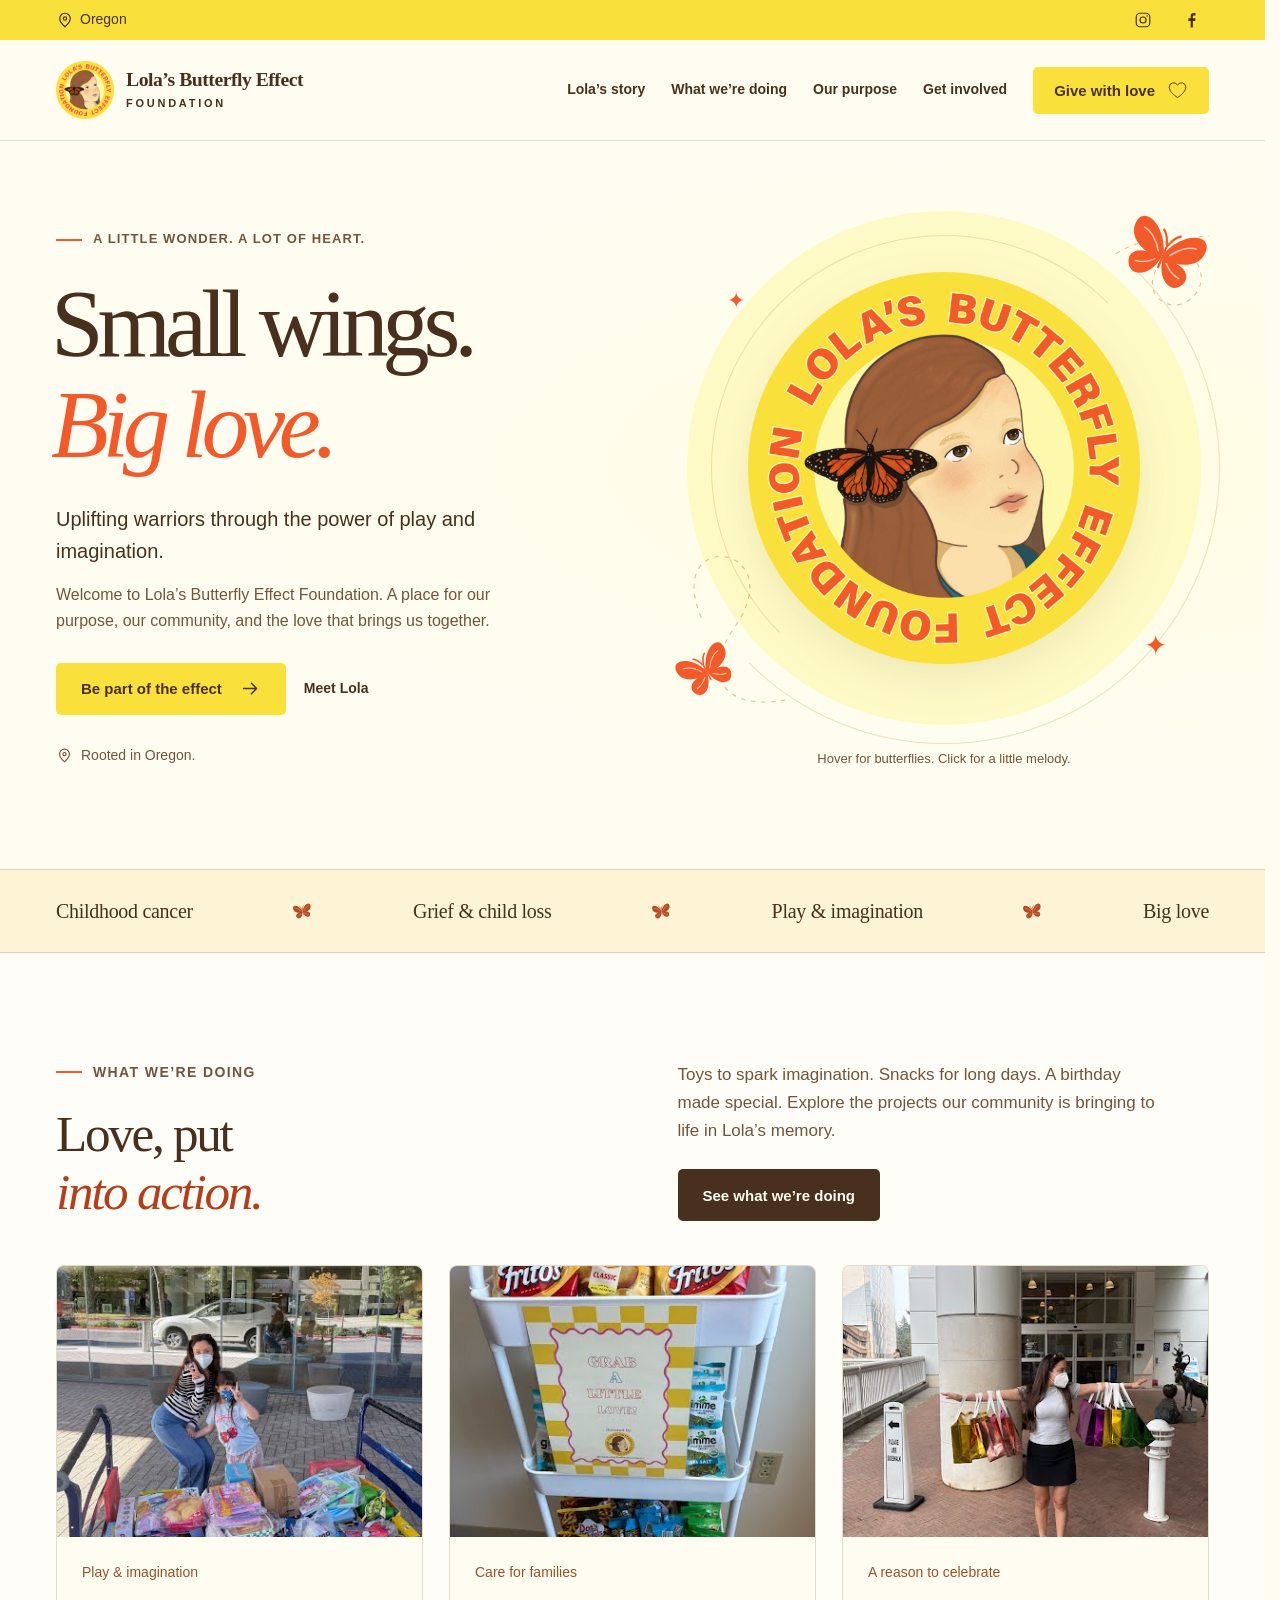
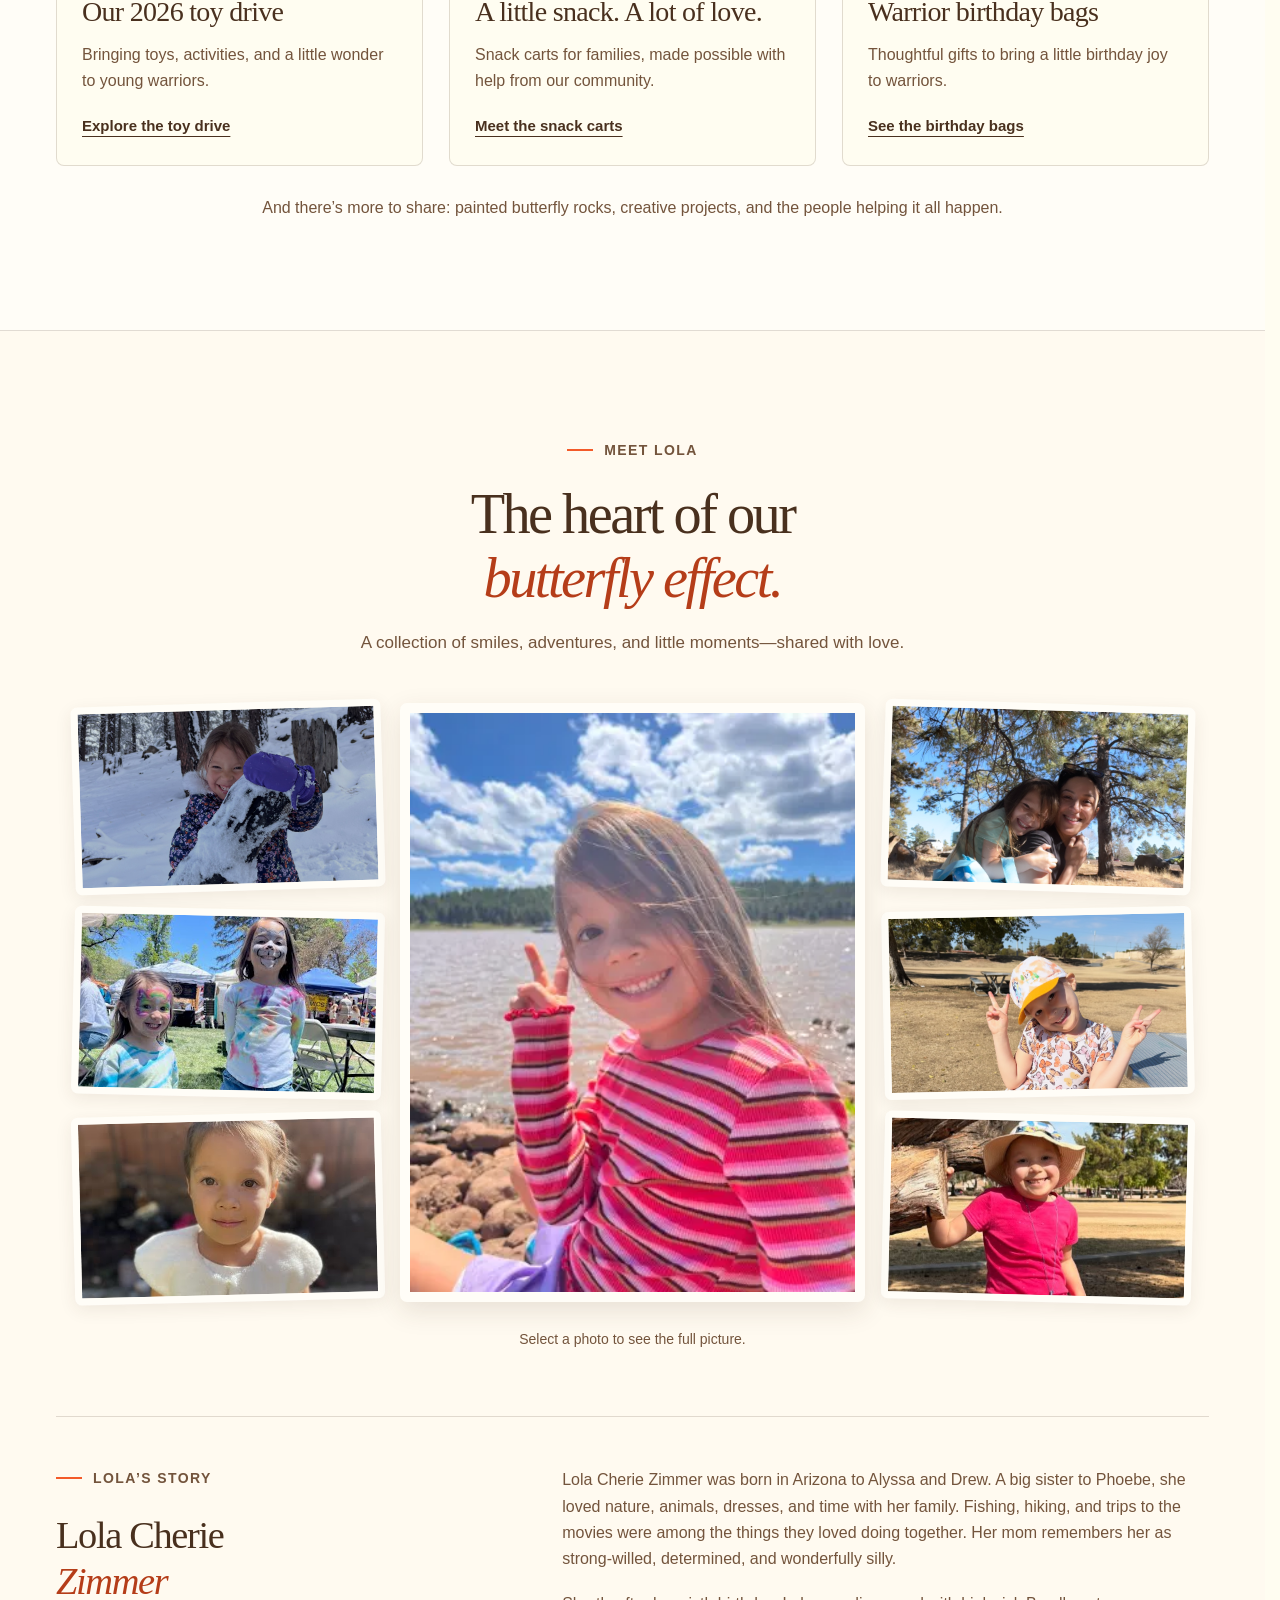
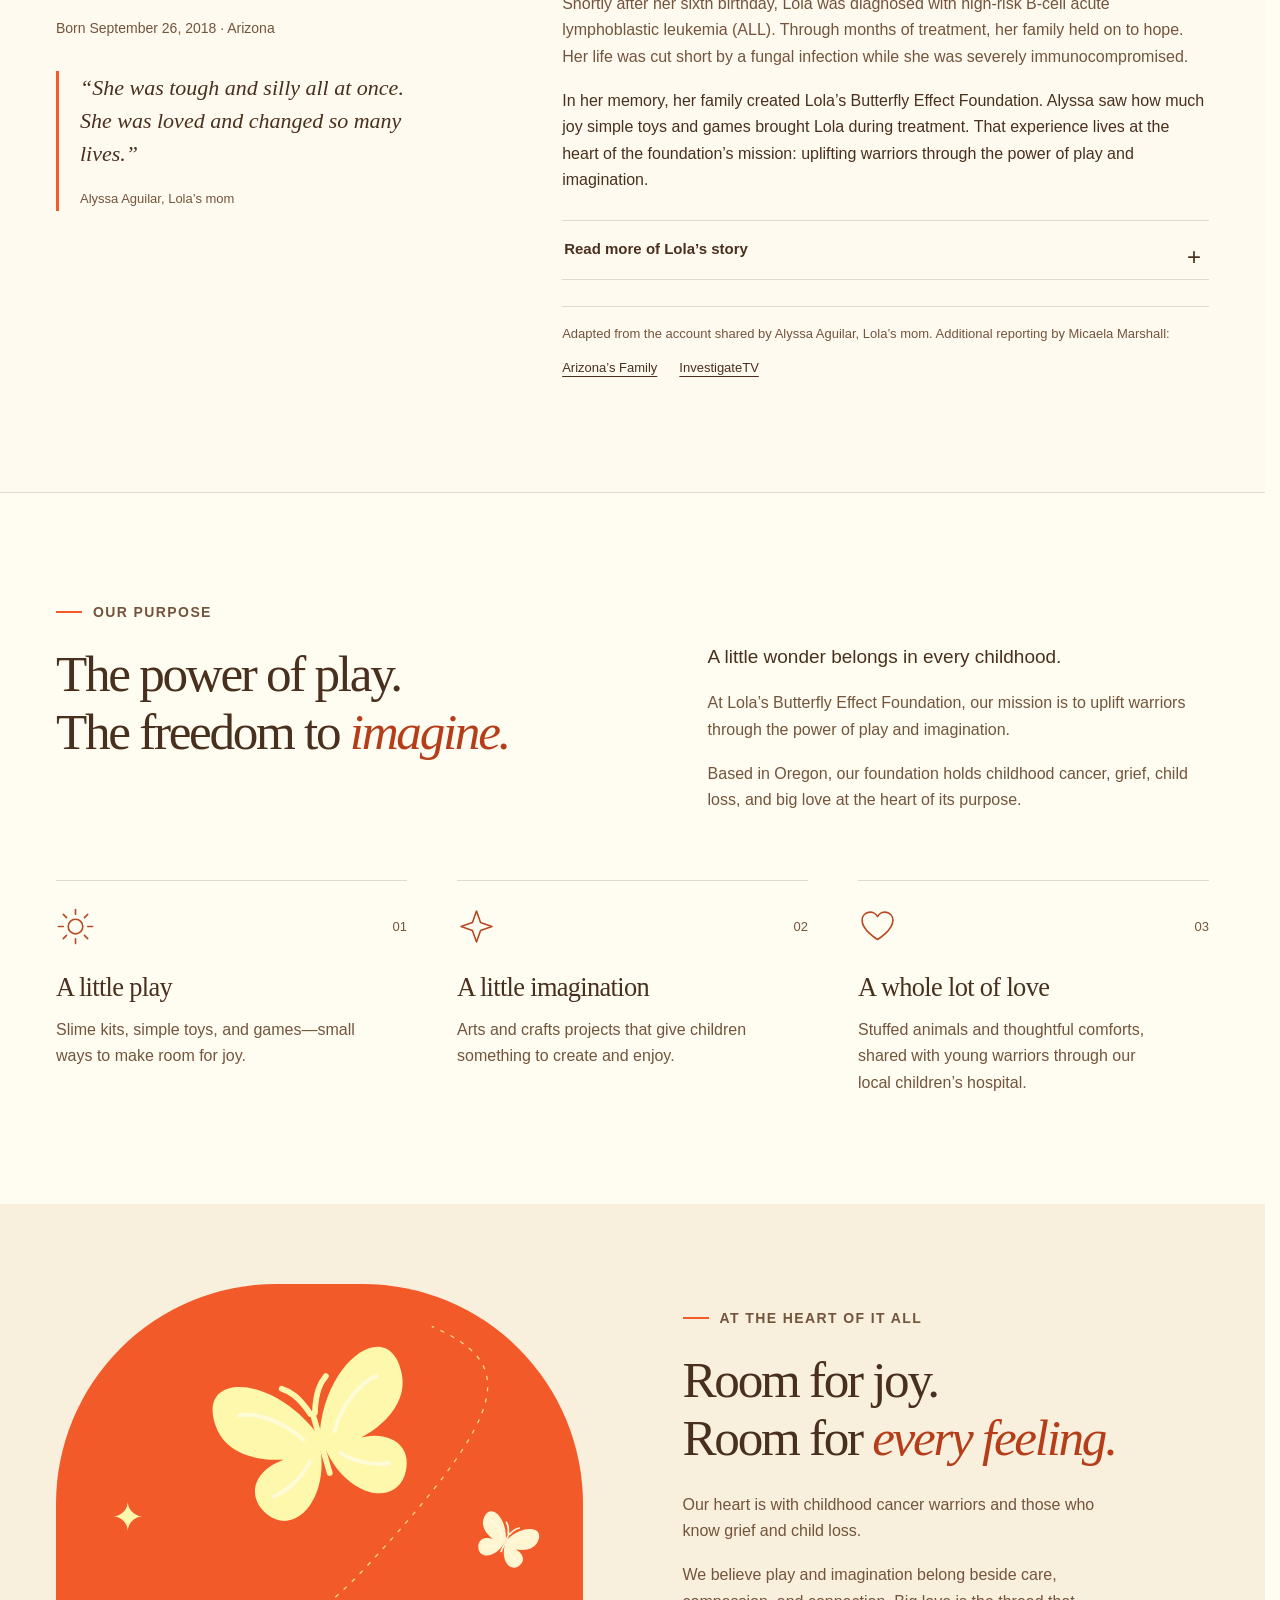
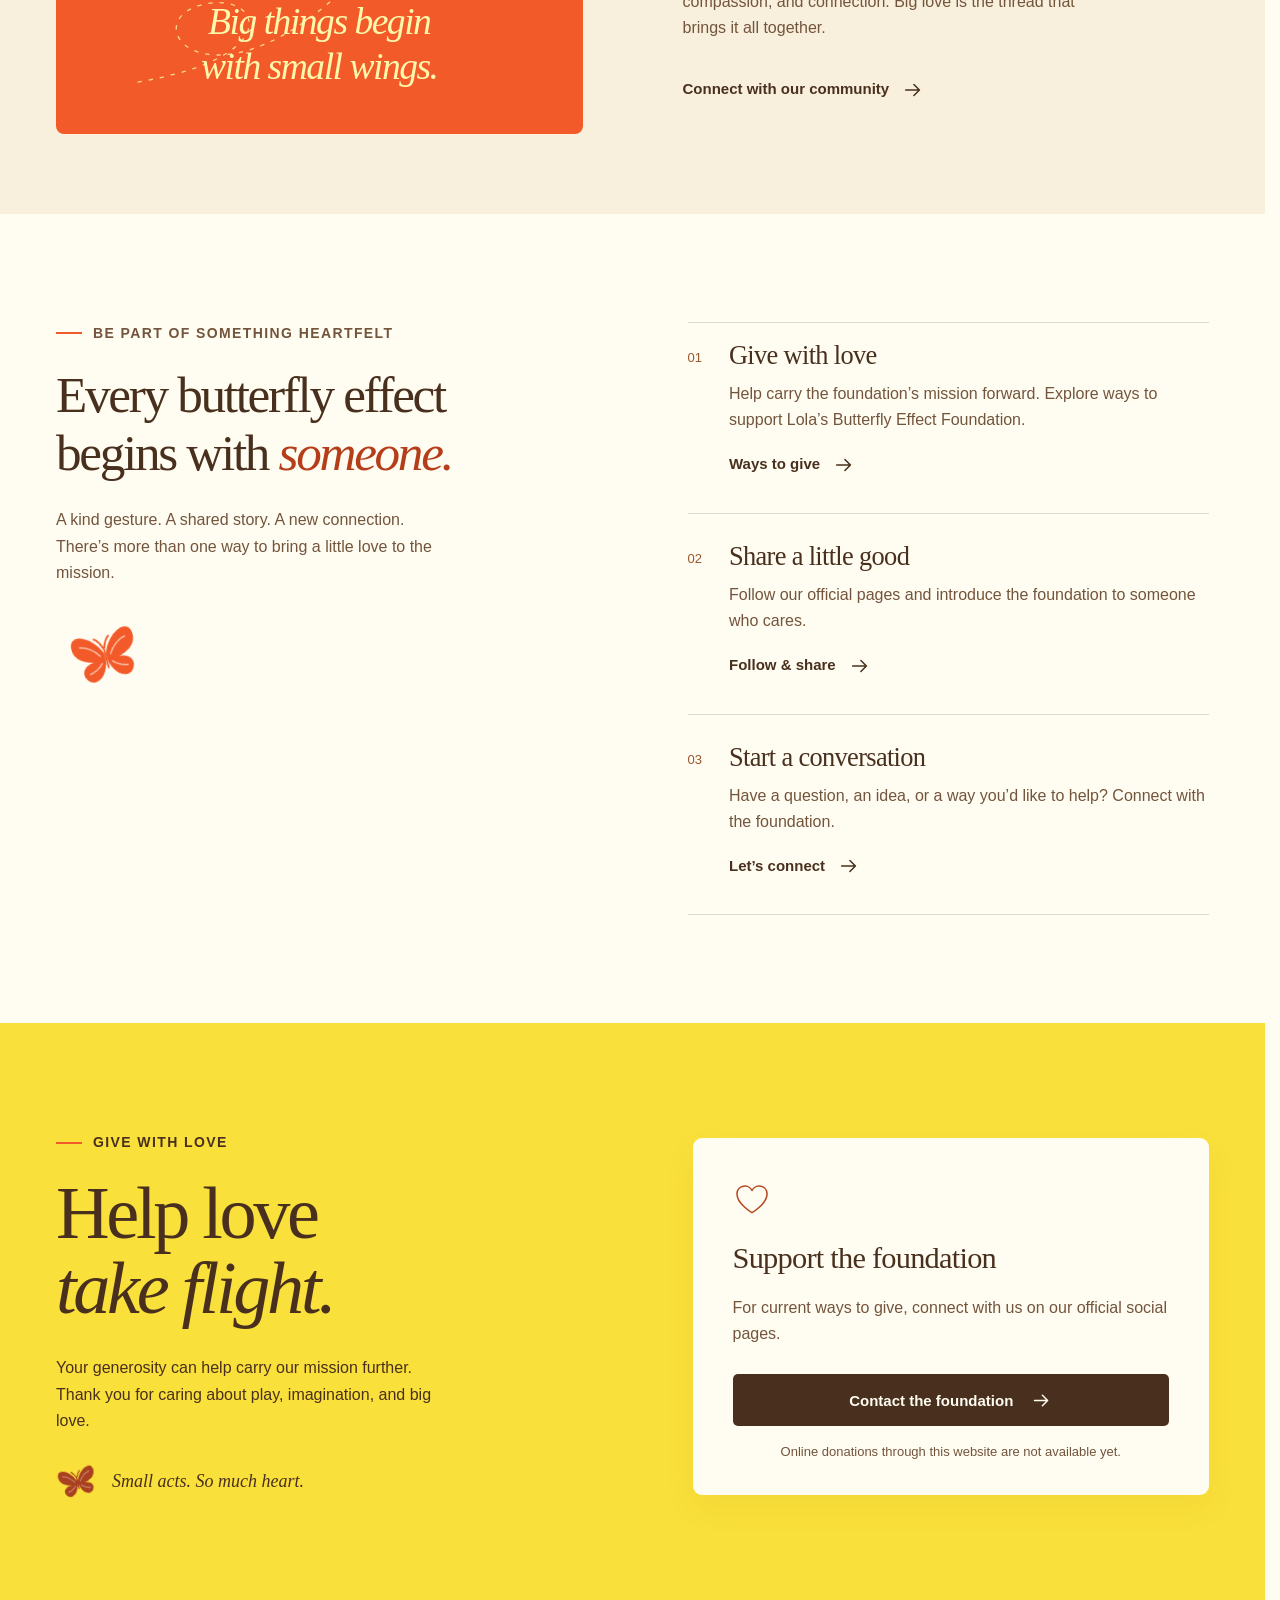
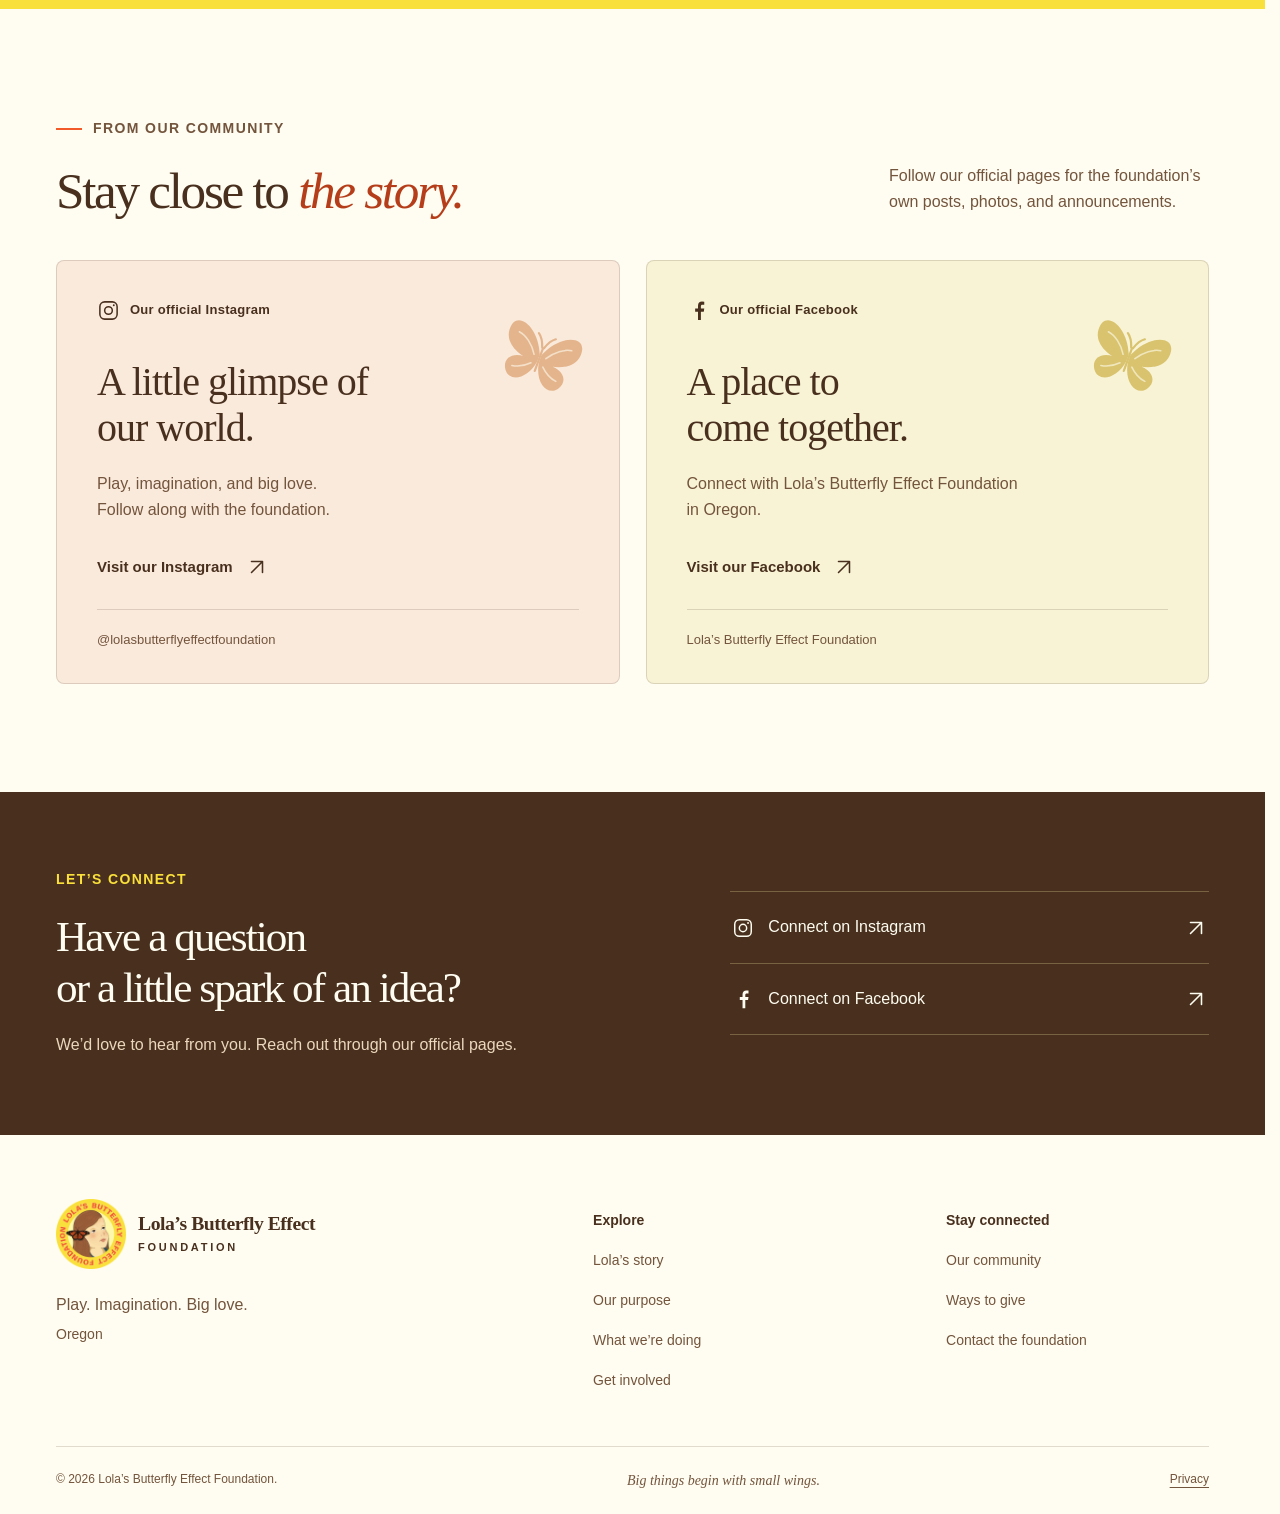
==== commit 4a4b5987: "Add files via upload" ====
--- a/index.html
+++ b/index.html
@@ -4,20 +4,20 @@
   <meta charset="utf-8">
   <meta name="viewport" content="width=device-width, initial-scale=1">
   <meta name="theme-color" content="#FAE03A">
-  <meta name="description" content="Lola’s Butterfly Effect Foundation in Salem, Oregon. Uplifting warriors through the power of play and imagination, with childhood cancer, grief, child loss, and big love at heart.">
+  <meta name="description" content="Lola’s Butterfly Effect Foundation in Oregon. Uplifting warriors through the power of play and imagination, with childhood cancer, grief, child loss, and big love at heart.">
   <meta property="og:type" content="website">
   <meta property="og:title" content="Lola’s Butterfly Effect Foundation — Small wings. Big love.">
   <meta property="og:description" content="Uplifting warriors through the power of play and imagination. Discover our purpose, connect with our community, and be part of the butterfly effect.">
   <title>Lola’s Butterfly Effect Foundation | Small wings. Big love.</title>
   <link rel="icon" type="image/png" sizes="64x64" href="./assets/favicon.png">
   <link rel="apple-touch-icon" sizes="180x180" href="./assets/apple-touch-icon.png">
-  <link rel="stylesheet" href="./butterflies.css?v=5-collage">
-  <link rel="stylesheet" href="./styles.css?v=5-collage">
-  <link rel="stylesheet" href="./gallery.css?v=5-collage">
-  <script src="./site-config.js?v=5-collage" defer></script>
-  <script src="./script.js?v=5-collage" defer></script>
-  <script src="./butterflies.js?v=5-collage" defer></script>
-  <script src="./gallery.js?v=5-collage" defer></script>
+  <link rel="stylesheet" href="./butterflies.css?v=6-projects">
+  <link rel="stylesheet" href="./styles.css?v=6-projects">
+  <link rel="stylesheet" href="./gallery.css?v=6-projects">
+  <script src="./site-config.js?v=6-projects" defer></script>
+  <script src="./script.js?v=6-projects" defer></script>
+  <script src="./butterflies.js?v=6-projects" defer></script>
+  <script src="./gallery.js?v=6-projects" defer></script>
 </head>
 <body>
   <a class="skip-link" href="#main">Skip to content</a>
@@ -47,9 +47,8 @@
 
   <div class="utility-bar">
     <div class="container utility-inner">
-      <p>Little moments. Limitless love.</p>
       <div class="utility-links">
-        <span class="location"><svg aria-hidden="true"><use href="#pin"/></svg>Salem, Oregon</span>
+        <span class="location"><svg aria-hidden="true"><use href="#pin"/></svg>Oregon</span>
         <a href="https://www.instagram.com/lolasbutterflyeffectfoundation/" target="_blank" rel="noopener noreferrer" aria-label="Lola’s foundation on Instagram (opens in a new tab)"><svg aria-hidden="true"><use href="#instagram"/></svg></a>
         <a href="https://www.facebook.com/p/Lolas-Butterfly-Effect-Foundation-61580059497479/" target="_blank" rel="noopener noreferrer" aria-label="Lola’s foundation on Facebook (opens in a new tab)"><svg aria-hidden="true"><use href="#facebook"/></svg></a>
       </div>
@@ -64,9 +63,9 @@
       <button class="menu-button" id="menu-button" type="button" aria-label="Open navigation" aria-expanded="false" aria-controls="site-navigation" hidden><span></span><span></span><span></span></button>
       <nav class="site-navigation" id="site-navigation" aria-label="Main navigation">
         <a href="#lola">Lola’s story</a>
+        <a href="./what-were-doing.html">What we’re doing</a>
         <a href="#purpose">Our purpose</a>
         <a href="#get-involved">Get involved</a>
-        <a href="#community">Community</a>
         <a class="button button-small" href="#give">Give with love<svg aria-hidden="true"><use href="#icon-heart"/></svg></a>
       </nav>
     </div>
@@ -84,7 +83,7 @@
             <a class="button" href="#get-involved">Be part of the effect<svg aria-hidden="true"><use href="#arrow"/></svg></a>
             <a class="text-link" href="#lola">Meet Lola</a>
           </div>
-          <p class="hero-location"><svg aria-hidden="true"><use href="#pin"/></svg>Rooted in Salem, Oregon.</p>
+          <p class="hero-location"><svg aria-hidden="true"><use href="#pin"/></svg>Rooted in Oregon.</p>
         </div>
                 <div class="hero-art">
           <div class="sun-disc" aria-hidden="true"></div>
@@ -127,17 +126,32 @@
       <div class="container ribbon-inner"><span>Childhood cancer</span><svg aria-hidden="true"><use href="#butterfly"/></svg><span>Grief &amp; child loss</span><svg aria-hidden="true"><use href="#butterfly"/></svg><span>Play &amp; imagination</span><svg aria-hidden="true"><use href="#butterfly"/></svg><span>Big love</span></div>
     </div>
 
+    <section class="section home-work-section" id="what-were-doing" aria-labelledby="home-work-title">
+      <div class="container">
+        <div class="home-work-heading">
+          <div><p class="eyebrow"><span></span>What we’re doing</p><h2 id="home-work-title">Love, put<br><em>into action.</em></h2></div>
+          <div class="home-work-intro"><p>Toys to spark imagination. Snacks for long days. A birthday made special. Explore the projects our community is bringing to life in Lola’s memory.</p><a class="button button-dark" href="./what-were-doing.html">See what we’re doing</a></div>
+        </div>
+        <div class="home-work-cards">
+          <a class="home-work-card" href="./what-were-doing.html#toy-drive"><div class="home-work-image"><img src="./assets/projects/toy-drive-2026.jpg" width="384" height="512" alt="An adult and child beside a cart filled with donated toys and activities." loading="lazy" decoding="async" style="object-position:50% 66%"></div><div class="home-work-card-copy"><p class="home-work-label">Play &amp; imagination</p><h3>Our 2026 toy drive</h3><p>Bringing toys, activities, and a little wonder to young warriors.</p><span class="home-work-read">Explore the toy drive</span></div></a>
+          <a class="home-work-card" href="./what-were-doing.html#snack-carts"><div class="home-work-image"><img src="./assets/projects/snack-cart.jpg" width="384" height="512" alt="The foundation’s snack cart with a Grab a Little Love sign." loading="lazy" decoding="async" style="object-position:50% 34%"></div><div class="home-work-card-copy"><p class="home-work-label">Care for families</p><h3>A little snack. A lot of love.</h3><p>Snack carts for families, made possible with help from our community.</p><span class="home-work-read">Meet the snack carts</span></div></a>
+          <a class="home-work-card" href="./what-were-doing.html#birthday-bags"><div class="home-work-image"><img src="./assets/projects/warrior-birthday-bags.jpg" width="384" height="512" alt="A person holding colorful gift bags outside a building." loading="lazy" decoding="async" style="object-position:50% 54%"></div><div class="home-work-card-copy"><p class="home-work-label">A reason to celebrate</p><h3>Warrior birthday bags</h3><p>Thoughtful gifts to bring a little birthday joy to warriors.</p><span class="home-work-read">See the birthday bags</span></div></a>
+        </div>
+        <p class="home-work-more">And there’s more to share: painted butterfly rocks, creative projects, and the people helping it all happen.</p>
+      </div>
+    </section>
+
     <section class="section lola-story-section" id="lola" aria-labelledby="lola-title">
       <div class="container">
         <div class="lola-heading"><p class="eyebrow"><span></span>Meet Lola</p><h2 id="lola-title">The heart of our<br><em>butterfly effect.</em></h2><p>A collection of smiles, adventures, and little moments—shared with love.</p></div>
         <div class="memory-collage" aria-label="Seven photographs of Lola">
-          <a class="memory-photo memory-photo-featured" href="./assets/photos/lola-lakeside.webp" data-gallery-photo data-caption="Lola by the lake" aria-label="Open photo: Lola in her striped shirt by the lake"><img src="./assets/photos/lola-lakeside.webp" width="340" height="440" alt="Lola smiling beside a lake in a pink and red striped shirt, making a peace sign." loading="lazy" decoding="async"><span class="photo-open-icon" aria-hidden="true"><svg viewBox="0 0 24 24" fill="none" stroke="currentColor" stroke-width="1.7" stroke-linecap="round"><circle cx="10" cy="10" r="6.5"/><path d="m15 15 5 5M10 7v6m-3-3h6"/></svg></span></a>
-          <a class="memory-photo memory-photo-snow" href="./assets/photos/lola-snow.png" data-gallery-photo data-caption="A snowy adventure" aria-label="Open photo: Lola in the snow"><img src="./assets/photos/lola-snow.png" width="844" height="843" alt="Lola smiling in a snowy forest, holding a snow-covered log with purple gloves." loading="lazy" decoding="async"><span class="photo-open-icon" aria-hidden="true"><svg viewBox="0 0 24 24" fill="none" stroke="currentColor" stroke-width="1.7" stroke-linecap="round"><circle cx="10" cy="10" r="6.5"/><path d="m15 15 5 5M10 7v6m-3-3h6"/></svg></span></a>
-          <a class="memory-photo memory-photo-present" href="./assets/photos/lola-present.png" data-gallery-photo data-caption="A little surprise" aria-label="Open photo: Lola opening a present"><img src="./assets/photos/lola-present.png" width="306" height="741" alt="Lola with a surprised expression while opening a brightly wrapped present." loading="lazy" decoding="async"><span class="photo-open-icon" aria-hidden="true"><svg viewBox="0 0 24 24" fill="none" stroke="currentColor" stroke-width="1.7" stroke-linecap="round"><circle cx="10" cy="10" r="6.5"/><path d="m15 15 5 5M10 7v6m-3-3h6"/></svg></span></a>
-          <a class="memory-photo memory-photo-glasses" href="./assets/photos/lola-glasses.png" data-gallery-photo data-caption="A smile behind pink glasses" aria-label="Open photo: Lola wearing pink glasses"><img src="./assets/photos/lola-glasses.png" width="324" height="318" alt="Lola smiling while wearing pink-framed glasses indoors." loading="lazy" decoding="async"><span class="photo-open-icon" aria-hidden="true"><svg viewBox="0 0 24 24" fill="none" stroke="currentColor" stroke-width="1.7" stroke-linecap="round"><circle cx="10" cy="10" r="6.5"/><path d="m15 15 5 5M10 7v6m-3-3h6"/></svg></span></a>
-          <a class="memory-photo memory-photo-shared" href="./assets/photos/lola-shared-smile.png" data-gallery-photo data-caption="A shared smile beneath the trees" aria-label="Open photo: Lola sharing a smile beneath the trees"><img src="./assets/photos/lola-shared-smile.png" width="838" height="741" alt="Lola embracing an adult beneath pine trees, both smiling." loading="lazy" decoding="async"><span class="photo-open-icon" aria-hidden="true"><svg viewBox="0 0 24 24" fill="none" stroke="currentColor" stroke-width="1.7" stroke-linecap="round"><circle cx="10" cy="10" r="6.5"/><path d="m15 15 5 5M10 7v6m-3-3h6"/></svg></span></a>
-          <a class="memory-photo memory-photo-butterflies" href="./assets/photos/lola-butterflies.png" data-gallery-photo data-caption="Butterflies and peace signs" aria-label="Open photo: Lola in her butterfly dress"><img src="./assets/photos/lola-butterflies.png" width="785" height="671" alt="Lola in a butterfly-print dress and yellow-brimmed cap, making two peace signs in a park." loading="lazy" decoding="async"><span class="photo-open-icon" aria-hidden="true"><svg viewBox="0 0 24 24" fill="none" stroke="currentColor" stroke-width="1.7" stroke-linecap="round"><circle cx="10" cy="10" r="6.5"/><path d="m15 15 5 5M10 7v6m-3-3h6"/></svg></span></a>
-          <a class="memory-photo memory-photo-rainbow" href="./assets/photos/lola-rainbow.png" data-gallery-photo data-caption="A colorful day outdoors" aria-label="Open photo: Lola sitting on a fallen tree"><img src="./assets/photos/lola-rainbow.png" width="465" height="527" alt="Lola in a sunhat, pink shirt, and rainbow-striped leggings, sitting on a fallen tree." loading="lazy" decoding="async"><span class="photo-open-icon" aria-hidden="true"><svg viewBox="0 0 24 24" fill="none" stroke="currentColor" stroke-width="1.7" stroke-linecap="round"><circle cx="10" cy="10" r="6.5"/><path d="m15 15 5 5M10 7v6m-3-3h6"/></svg></span></a>
+          <a class="memory-photo memory-photo-featured" href="./assets/photos/lola-lakeside.webp" data-gallery-photo data-gallery-group="memories" data-gallery-title="Moments with Lola" data-caption="Lola by the lake" aria-label="Open photo: Lola in her striped shirt by the lake"><img src="./assets/photos/lola-lakeside.webp" width="340" height="440" alt="Lola smiling beside a lake in a pink and red striped shirt, making a peace sign." loading="lazy" decoding="async"><span class="photo-open-icon" aria-hidden="true"><svg viewBox="0 0 24 24" fill="none" stroke="currentColor" stroke-width="1.7" stroke-linecap="round"><circle cx="10" cy="10" r="6.5"/><path d="m15 15 5 5M10 7v6m-3-3h6"/></svg></span></a>
+          <a class="memory-photo memory-photo-snow" href="./assets/photos/lola-snow.png" data-gallery-photo data-gallery-group="memories" data-gallery-title="Moments with Lola" data-caption="A snowy adventure" aria-label="Open photo: Lola in the snow"><img src="./assets/photos/lola-snow.png" width="844" height="843" alt="Lola smiling in a snowy forest, holding a snow-covered log with purple gloves." loading="lazy" decoding="async"><span class="photo-open-icon" aria-hidden="true"><svg viewBox="0 0 24 24" fill="none" stroke="currentColor" stroke-width="1.7" stroke-linecap="round"><circle cx="10" cy="10" r="6.5"/><path d="m15 15 5 5M10 7v6m-3-3h6"/></svg></span></a>
+          <a class="memory-photo memory-photo-sisters" href="./assets/photos/lola-and-phoebe.jpg" data-gallery-photo data-gallery-group="memories" data-gallery-title="Moments with Lola" data-caption="Lola and Phoebe, side by side" aria-label="Open photo: Lola and Phoebe, side by side"><img src="./assets/photos/lola-and-phoebe.jpg" width="384" height="512" alt="Lola and her sister Phoebe wearing colorful face paint and tie-dye shirts outdoors." loading="lazy" decoding="async"><span class="photo-open-icon" aria-hidden="true"><svg viewBox="0 0 24 24" fill="none" stroke="currentColor" stroke-width="1.7" stroke-linecap="round"><circle cx="10" cy="10" r="6.5"/><path d="m15 15 5 5M10 7v6m-3-3h6"/></svg></span></a>
+          <a class="memory-photo memory-photo-portrait" href="./assets/photos/lola-white-dress.jpg" data-gallery-photo data-gallery-group="memories" data-gallery-title="Moments with Lola" data-caption="A little sunshine" aria-label="Open photo: A little sunshine"><img src="./assets/photos/lola-white-dress.jpg" width="384" height="512" alt="Lola standing in the sunshine in a white dress with a bow and a soft white wrap." loading="lazy" decoding="async"><span class="photo-open-icon" aria-hidden="true"><svg viewBox="0 0 24 24" fill="none" stroke="currentColor" stroke-width="1.7" stroke-linecap="round"><circle cx="10" cy="10" r="6.5"/><path d="m15 15 5 5M10 7v6m-3-3h6"/></svg></span></a>
+          <a class="memory-photo memory-photo-shared" href="./assets/photos/lola-shared-smile.png" data-gallery-photo data-gallery-group="memories" data-gallery-title="Moments with Lola" data-caption="A shared smile beneath the trees" aria-label="Open photo: Lola sharing a smile beneath the trees"><img src="./assets/photos/lola-shared-smile.png" width="838" height="741" alt="Lola embracing an adult beneath pine trees, both smiling." loading="lazy" decoding="async"><span class="photo-open-icon" aria-hidden="true"><svg viewBox="0 0 24 24" fill="none" stroke="currentColor" stroke-width="1.7" stroke-linecap="round"><circle cx="10" cy="10" r="6.5"/><path d="m15 15 5 5M10 7v6m-3-3h6"/></svg></span></a>
+          <a class="memory-photo memory-photo-butterflies" href="./assets/photos/lola-butterflies.png" data-gallery-photo data-gallery-group="memories" data-gallery-title="Moments with Lola" data-caption="Butterflies and peace signs" aria-label="Open photo: Lola in her butterfly dress"><img src="./assets/photos/lola-butterflies.png" width="785" height="671" alt="Lola in a butterfly-print dress and yellow-brimmed cap, making two peace signs in a park." loading="lazy" decoding="async"><span class="photo-open-icon" aria-hidden="true"><svg viewBox="0 0 24 24" fill="none" stroke="currentColor" stroke-width="1.7" stroke-linecap="round"><circle cx="10" cy="10" r="6.5"/><path d="m15 15 5 5M10 7v6m-3-3h6"/></svg></span></a>
+          <a class="memory-photo memory-photo-rainbow" href="./assets/photos/lola-rainbow.png" data-gallery-photo data-gallery-group="memories" data-gallery-title="Moments with Lola" data-caption="A colorful day outdoors" aria-label="Open photo: Lola sitting on a fallen tree"><img src="./assets/photos/lola-rainbow.png" width="465" height="527" alt="Lola in a sunhat, pink shirt, and rainbow-striped leggings, sitting on a fallen tree." loading="lazy" decoding="async"><span class="photo-open-icon" aria-hidden="true"><svg viewBox="0 0 24 24" fill="none" stroke="currentColor" stroke-width="1.7" stroke-linecap="round"><circle cx="10" cy="10" r="6.5"/><path d="m15 15 5 5M10 7v6m-3-3h6"/></svg></span></a>
         </div>
         <p class="collage-note">Select a photo to see the full picture.</p>
         <div class="lola-story-copy">
@@ -164,7 +178,7 @@
       <div class="container">
         <div class="section-intro">
           <div><p class="eyebrow"><span></span>Our purpose</p><h2 id="purpose-title">The power of play.<br>The freedom to <em>imagine.</em></h2></div>
-          <div class="intro-copy"><p class="lead">A little wonder belongs in every childhood.</p><p>At Lola’s Butterfly Effect Foundation, our mission is to uplift warriors through the power of play and imagination.</p><p>Based in Salem, Oregon, our foundation holds childhood cancer, grief, child loss, and big love at the heart of its purpose.</p></div>
+          <div class="intro-copy"><p class="lead">A little wonder belongs in every childhood.</p><p>At Lola’s Butterfly Effect Foundation, our mission is to uplift warriors through the power of play and imagination.</p><p>Based in Oregon, our foundation holds childhood cancer, grief, child loss, and big love at the heart of its purpose.</p></div>
         </div>
         <div class="purpose-pillars">
           <article class="pillar"><div class="pillar-top"><svg aria-hidden="true"><use href="#sun"/></svg><span>01</span></div><h3>A little play</h3><p>Slime kits, simple toys, and games—small ways to make room for joy.</p></article>
@@ -222,7 +236,7 @@
         <div class="community-heading"><div><p class="eyebrow"><span></span>From our community</p><h2 id="community-title">Stay close to <em>the story.</em></h2></div><p>Follow our official pages for the foundation’s own posts, photos, and announcements.</p></div>
         <div class="social-cards">
           <article class="social-card instagram-card"><div class="social-card-top"><svg class="platform-icon" aria-hidden="true"><use href="#instagram"/></svg><span>Our official Instagram</span><svg class="social-butterfly" aria-hidden="true"><use href="#butterfly"/></svg></div><h3>A little glimpse of<br>our world.</h3><p>Play, imagination, and big love.<br>Follow along with the foundation.</p><a class="text-link" href="https://www.instagram.com/lolasbutterflyeffectfoundation/" target="_blank" rel="noopener noreferrer">Visit our Instagram<svg aria-hidden="true"><use href="#arrow-up"/></svg><span class="visually-hidden">(opens in a new tab)</span></a><span class="social-handle">@lolasbutterflyeffectfoundation</span></article>
-          <article class="social-card facebook-card"><div class="social-card-top"><svg class="platform-icon" aria-hidden="true"><use href="#facebook"/></svg><span>Our official Facebook</span><svg class="social-butterfly" aria-hidden="true"><use href="#butterfly"/></svg></div><h3>A place to<br>come together.</h3><p>Connect with Lola’s Butterfly Effect Foundation<br>in Salem, Oregon.</p><a class="text-link" href="https://www.facebook.com/p/Lolas-Butterfly-Effect-Foundation-61580059497479/" target="_blank" rel="noopener noreferrer">Visit our Facebook<svg aria-hidden="true"><use href="#arrow-up"/></svg><span class="visually-hidden">(opens in a new tab)</span></a><span class="social-handle">Lola’s Butterfly Effect Foundation</span></article>
+          <article class="social-card facebook-card"><div class="social-card-top"><svg class="platform-icon" aria-hidden="true"><use href="#facebook"/></svg><span>Our official Facebook</span><svg class="social-butterfly" aria-hidden="true"><use href="#butterfly"/></svg></div><h3>A place to<br>come together.</h3><p>Connect with Lola’s Butterfly Effect Foundation<br>in Oregon.</p><a class="text-link" href="https://www.facebook.com/p/Lolas-Butterfly-Effect-Foundation-61580059497479/" target="_blank" rel="noopener noreferrer">Visit our Facebook<svg aria-hidden="true"><use href="#arrow-up"/></svg><span class="visually-hidden">(opens in a new tab)</span></a><span class="social-handle">Lola’s Butterfly Effect Foundation</span></article>
         </div>
       </div>
     </section>
@@ -230,7 +244,7 @@
     <section class="connect-section" id="connect" aria-labelledby="connect-title"><div class="container connect-inner"><div><p class="eyebrow">Let’s connect</p><h2 id="connect-title">Have a question<br>or a little spark of an idea?</h2><p>We’d love to hear from you. Reach out through our official pages.</p></div><div class="connect-links"><a href="https://www.instagram.com/lolasbutterflyeffectfoundation/" target="_blank" rel="noopener noreferrer"><svg aria-hidden="true"><use href="#instagram"/></svg><span>Connect on Instagram</span><svg aria-hidden="true"><use href="#arrow-up"/></svg><span class="visually-hidden">(opens in a new tab)</span></a><a href="https://www.facebook.com/p/Lolas-Butterfly-Effect-Foundation-61580059497479/" target="_blank" rel="noopener noreferrer"><svg aria-hidden="true"><use href="#facebook"/></svg><span>Connect on Facebook</span><svg aria-hidden="true"><use href="#arrow-up"/></svg><span class="visually-hidden">(opens in a new tab)</span></a><a id="contact-email" href="#connect" hidden><span></span><svg aria-hidden="true"><use href="#arrow-up"/></svg></a></div></div></section>
   </main>
 
-  <footer class="site-footer"><div class="container"><div class="footer-main"><div class="footer-brand"><a class="wordmark" href="#home"><img src="./assets/logo.webp" width="72" height="72" alt="Lola’s Butterfly Effect Foundation"><span class="wordmark-type"><span class="wordmark-name">Lola’s Butterfly Effect</span><span class="wordmark-foundation">Foundation</span></span></a><p>Play. Imagination. Big love.</p><p class="footer-location">Salem, Oregon</p></div><nav class="footer-links" aria-label="Explore the foundation"><span>Explore</span><a href="#lola">Lola’s story</a><a href="#purpose">Our purpose</a><a href="#heart">What matters</a><a href="#get-involved">Get involved</a></nav><nav class="footer-links" aria-label="Stay connected"><span>Stay connected</span><a href="#community">Our community</a><a href="#give">Ways to give</a><a href="#connect">Contact the foundation</a></nav></div><div class="footer-bottom"><p>© <span data-current-year>2026</span> Lola’s Butterfly Effect Foundation.</p><p class="footer-signoff">Big things begin with small wings.</p><a href="./privacy.html">Privacy</a></div></div></footer>
+  <footer class="site-footer"><div class="container"><div class="footer-main"><div class="footer-brand"><a class="wordmark" href="#home"><img src="./assets/logo.webp" width="72" height="72" alt="Lola’s Butterfly Effect Foundation"><span class="wordmark-type"><span class="wordmark-name">Lola’s Butterfly Effect</span><span class="wordmark-foundation">Foundation</span></span></a><p>Play. Imagination. Big love.</p><p class="footer-location">Oregon</p></div><nav class="footer-links" aria-label="Explore the foundation"><span>Explore</span><a href="#lola">Lola’s story</a><a href="#purpose">Our purpose</a><a href="./what-were-doing.html">What we’re doing</a><a href="#get-involved">Get involved</a></nav><nav class="footer-links" aria-label="Stay connected"><span>Stay connected</span><a href="#community">Our community</a><a href="#give">Ways to give</a><a href="#connect">Contact the foundation</a></nav></div><div class="footer-bottom"><p>© <span data-current-year>2026</span> Lola’s Butterfly Effect Foundation.</p><p class="footer-signoff">Big things begin with small wings.</p><a href="./privacy.html">Privacy</a></div></div></footer>
     <dialog class="gallery-dialog" id="lola-gallery-dialog" aria-labelledby="gallery-title">
     <header class="gallery-dialog-header"><h2 class="gallery-dialog-title" id="gallery-title">Moments with Lola</h2><button class="gallery-close" id="gallery-close" type="button" aria-label="Close photos" autofocus><span>Close</span><svg viewBox="0 0 24 24" aria-hidden="true"><path d="m6 6 12 12M18 6 6 18" fill="none" stroke="currentColor" stroke-width="1.7" stroke-linecap="round"/></svg></button></header>
     <figure class="gallery-figure"><div class="gallery-image-wrap"><img id="gallery-image" src="./assets/photos/lola-lakeside.webp" alt="Lola smiling by the lake in her striped shirt." decoding="async"></div><figcaption class="gallery-caption" id="gallery-caption">Lola by the lake</figcaption></figure>
--- a/styles.css
+++ b/styles.css
@@ -38,11 +38,11 @@
 .utility-bar { background:var(--yellow); }
 .utility-inner { min-height:40px; display:flex; justify-content:space-between; align-items:center; gap:20px; }
 .utility-inner>p { font-size:.8125rem; letter-spacing:.02em; margin:0; }
-.utility-links { display:flex; align-items:center; gap:12px; }
+.utility-links { display:flex; align-items:center; gap:12px; width:100%; }
 .utility-links a { display:flex; justify-content:center; align-items:center; width:36px; height:36px; border-radius:50%; }
 .utility-links a:hover { background:#49301e14; }
 .utility-links svg { width:18px; height:18px; }
-.utility-links .location { display:flex; align-items:center; gap:6px; margin-right:18px; font-size:.8125rem; }
+.utility-links .location { display:flex; align-items:center; gap:6px; margin-right:auto; font-size:.875rem; }
 .site-header { position:sticky; top:0; z-index:30; background:var(--paper); border-bottom:1px solid var(--line); }
 .header-inner { display:flex; min-height:100px; justify-content:space-between; align-items:center; gap:24px; }
 .wordmark { display:inline-flex; align-items:center; gap:12px; color:var(--ink); text-decoration:none; flex-shrink:0; }
@@ -53,6 +53,7 @@
 .site-navigation { display:flex; align-items:center; gap:26px; }
 .site-navigation>a:not(.button) { display:flex; align-items:center; min-height:44px; font-size:.875rem; font-weight:550; text-decoration:none; white-space:nowrap; }
 .site-navigation>a:not(.button):hover { color:#a63b1b; text-decoration:underline; }
+.site-navigation>a[aria-current="page"] { color:#a63b1b; text-decoration:underline; text-decoration-thickness:2px; text-underline-offset:7px; }
 .menu-button { display:none; width:44px; height:44px; padding:10px; border:1px solid var(--line); border-radius:4px; background:transparent; cursor:pointer; }
 .menu-button span { display:block; width:22px; height:2px; background:var(--ink); margin-block:4px; transition:transform .2s,opacity .2s; }
 .menu-button[aria-expanded="true"] span:nth-child(1) { transform:translateY(6px) rotate(45deg); }
@@ -258,7 +259,7 @@
   .utility-inner { min-height:35px; }
   .utility-inner>p { font-size:.75rem; }
   .utility-links { gap:2px; }
-  .utility-links .location { display:none; }
+  .utility-links .location { display:flex; }
   .utility-links a { width:32px; height:32px; }
   .header-inner { min-height:80px; }
   .header-logo { width:49px; height:49px; }
@@ -377,3 +378,37 @@
   .section-intro,.heart-grid,.involvement-grid,.giving-grid,.connect-inner { gap:25px; }
   .pillar,.social-card,.donation-card { break-inside:avoid; }
 }
+
+/* A first look at the foundation's work, near the top of the homepage. */
+.home-work-section { background:#fffdf7; border-bottom:1px solid var(--line); }
+.home-work-heading { display:grid; grid-template-columns:1fr 1fr; gap:90px; align-items:center; margin-bottom:44px; }
+.home-work-heading h2 { margin-bottom:0; }
+.home-work-intro { color:var(--body-ink); max-width:490px; }
+.home-work-intro p { margin-bottom:24px; font-size:1.0625rem; }
+.home-work-cards { display:grid; grid-template-columns:repeat(3,minmax(0,1fr)); gap:26px; }
+.home-work-card { min-width:0; display:flex; flex-direction:column; border:1px solid var(--line); border-radius:8px; overflow:hidden; color:var(--ink); text-decoration:none; background:var(--paper); transition:box-shadow .2s,transform .2s; }
+.home-work-card:hover { box-shadow:0 12px 25px #49301e15; transform:translateY(-4px); }
+.home-work-image { aspect-ratio:1.35; overflow:hidden; background:#f5edda; }
+.home-work-image img { display:block; width:100%; height:100%; object-fit:cover; }
+.home-work-card-copy { padding:24px 25px 26px; display:flex; flex-direction:column; flex:1; }
+.home-work-label { margin-bottom:10px; font-size:.875rem; color:#99502d; }
+.home-work-card h3 { font-size:1.75rem; margin-bottom:13px; }
+.home-work-card-copy>p:not(.home-work-label) { color:var(--body-ink); margin-bottom:20px; }
+.home-work-read { margin-top:auto; font-size:.9375rem; font-weight:600; text-decoration:underline; text-underline-offset:5px; }
+.home-work-more { max-width:760px; text-align:center; margin:29px auto 0; color:var(--body-ink); }
+@media (max-width:980px) {
+  .home-work-heading { gap:40px; }
+  .home-work-cards { gap:18px; }
+  .home-work-card-copy { padding:20px; }
+  .home-work-card h3 { font-size:1.5rem; }
+}
+@media (max-width:700px) {
+  .home-work-heading { grid-template-columns:1fr; gap:22px; margin-bottom:30px; }
+  .home-work-intro p { font-size:1rem; }
+  .home-work-cards { grid-template-columns:1fr; gap:24px; }
+  .home-work-image { aspect-ratio:1.4; }
+  .home-work-card-copy { padding:23px; }
+  .home-work-card h3 { font-size:1.75rem; }
+  .home-work-more { text-align:left; margin-top:24px; }
+}
+@media (prefers-reduced-motion:reduce) { .home-work-card:hover { transform:none; } }
--- a/gallery.css
+++ b/gallery.css
@@ -13,8 +13,8 @@
 .memory-photo-featured { grid-column:2; grid-row:1 / 4; border-width:10px; box-shadow:0 9px 27px #49301e20; z-index:1; }
 .memory-photo-featured img { object-position:56% 40%; }
 .memory-photo-snow { grid-column:1; grid-row:1; --photo-angle:-1.7deg; --photo-position:51% 24%; }
-.memory-photo-present { grid-column:1; grid-row:2; --photo-angle:1.3deg; --photo-position:49% 24%; }
-.memory-photo-glasses { grid-column:1; grid-row:3; --photo-angle:-1.4deg; --photo-position:53% 38%; }
+.memory-photo-sisters { grid-column:1; grid-row:2; --photo-angle:1.3deg; --photo-position:50% 34%; }
+.memory-photo-portrait { grid-column:1; grid-row:3; --photo-angle:-1.4deg; --photo-position:50% 32%; }
 .memory-photo-shared { grid-column:3; grid-row:1; --photo-angle:1.7deg; --photo-position:56% 43%; }
 .memory-photo-butterflies { grid-column:3; grid-row:2; --photo-angle:-1.2deg; --photo-position:54% 50%; }
 .memory-photo-rainbow { grid-column:3; grid-row:3; --photo-angle:1.4deg; --photo-position:50% 32%; }
@@ -74,9 +74,9 @@
   .memory-photo-featured { grid-column:1 / -1; grid-row:2; width:min(100%,420px); justify-self:center; aspect-ratio:17 / 22; border-width:8px; }
   .memory-photo-snow { grid-column:1; grid-row:1; }
   .memory-photo-shared { grid-column:2; grid-row:1; }
-  .memory-photo-present { grid-column:1; grid-row:3; }
+  .memory-photo-sisters { grid-column:1; grid-row:3; }
   .memory-photo-butterflies { grid-column:2; grid-row:3; }
-  .memory-photo-glasses { grid-column:1; grid-row:4; }
+  .memory-photo-portrait { grid-column:1; grid-row:4; }
   .memory-photo-rainbow { grid-column:2; grid-row:4; }
   .lola-story-copy { grid-template-columns:1fr; gap:14px; margin-top:46px; padding-top:36px; }
   .lola-story-copy h3 { margin-bottom:10px; }
@@ -91,7 +91,7 @@
   .memory-photo-featured { aspect-ratio:17 / 22; border-width:7px; }
   .memory-photo-snow { --photo-position:51% 30%; }
   .memory-photo-shared { --photo-position:56% 45%; }
-  .memory-photo-present { --photo-position:49% 24%; }
+  .memory-photo-sisters { --photo-position:50% 34%; }
   .collage-note { font-size:.8125rem; margin-top:19px; }
   .lola-story-copy { margin-top:36px; }
   .story-sources { font-size:.8125rem; }
